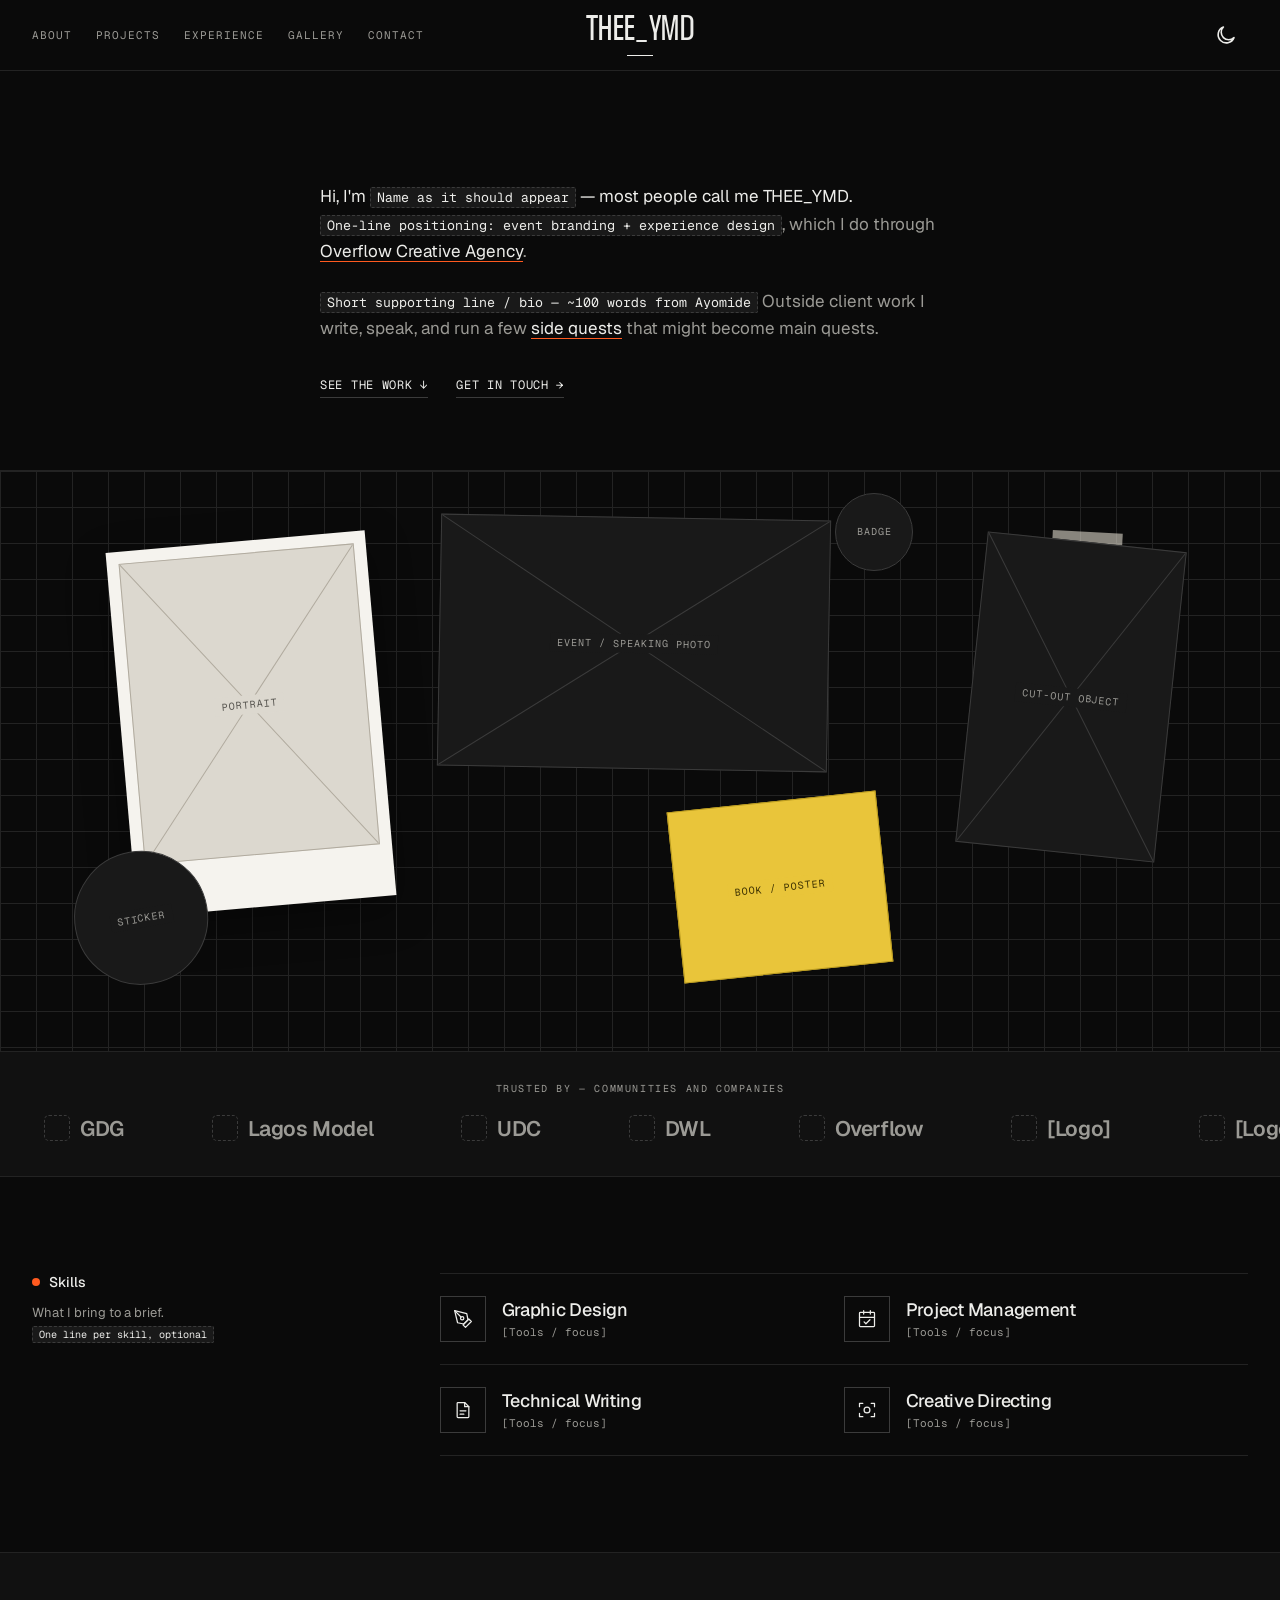
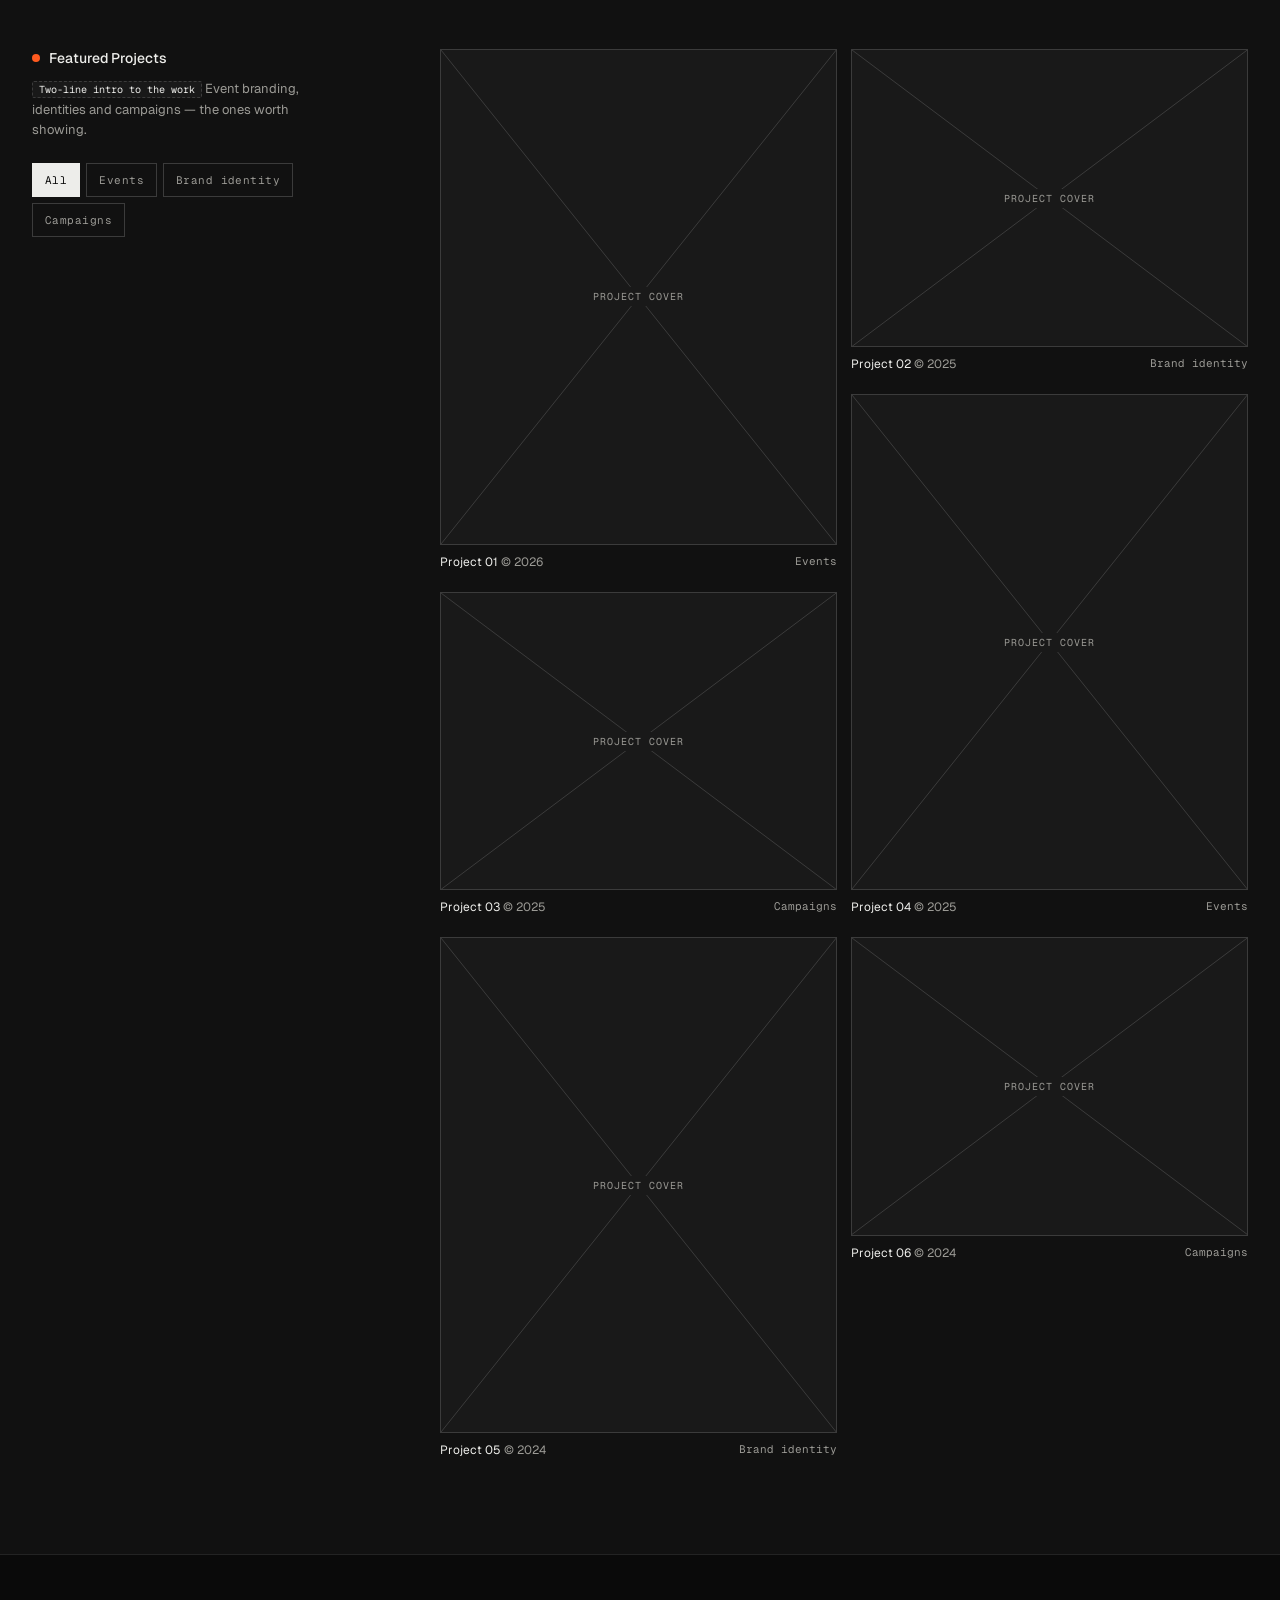
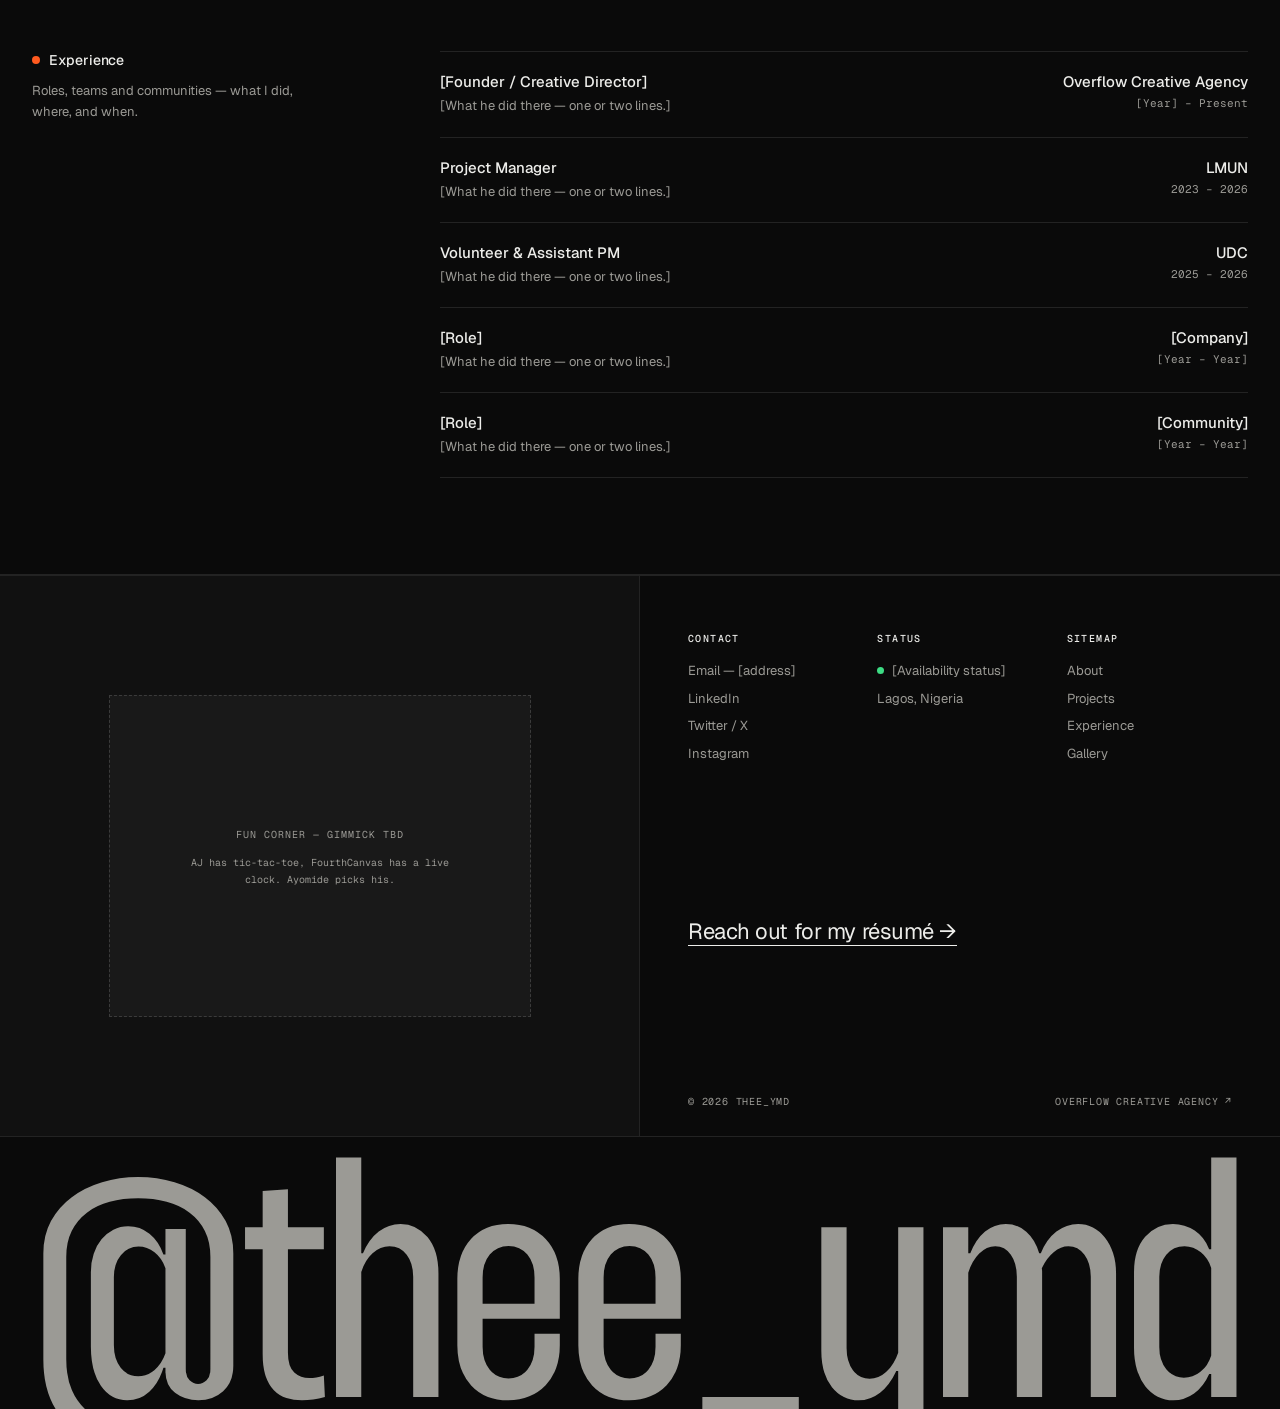
==== index.html @ 40979ad9 "Add THEE_YMD / Overflow portfolio prototype Static pages converted from the design canvas: personal " ====
<!doctype html>
<html lang="en">
<head>
<meta charset="utf-8">
<meta name="viewport" content="width=device-width, initial-scale=1">
<title>THEE_YMD — Ayomide</title>
<meta name="description" content="Event branding and experience design. Portfolio of THEE_YMD, founder of Overflow Creative Agency.">
<meta property="og:title" content="THEE_YMD — Ayomide">
<meta property="og:description" content="Event branding and experience design. Portfolio of THEE_YMD, founder of Overflow Creative Agency.">
<link rel="icon" href="favicon.svg" type="image/svg+xml">
<link rel="preconnect" href="https://fonts.googleapis.com">
<link href="https://fonts.googleapis.com/css2?family=Geist:wght@400;500;600;700&amp;family=Geist+Mono:wght@400;500&amp;display=swap" rel="stylesheet">
<style>
@font-face{font-family:'Thunder LC';src:url(fonts/Thunder-LC.ttf) format('truetype');font-display:swap}
body{margin:0}
a{color:inherit}a:hover{color:inherit}
.root{--bg:#0A0A0A;--bg2:#111111;--ph:#191919;--line:#232323;--line2:#3B3B3B;--fg:#EDEDEA;--muted:#9B9A95;--accent:#FF5A1F;--ok:#3DDC84;background:var(--bg);color:var(--fg);font-family:'Geist',system-ui,sans-serif;min-height:100vh;transition:background-color .7s ease,color .7s ease;-webkit-font-smoothing:antialiased}
.root.t-light{--bg:#F3F1EC;--bg2:#EAE7E0;--ph:#E3DFD6;--line:#DCD7CD;--line2:#B5AFA3;--fg:#121212;--muted:#5B5954;--ok:#138A4B}
.mono{font-family:'Geist Mono',ui-monospace,monospace}
.hdr{position:sticky;top:0;z-index:30;display:grid;grid-template-columns:1fr auto 1fr;align-items:center;padding:12px 32px;background:var(--bg);border-bottom:1px solid var(--line);transition:background-color .7s ease}
.nav{display:flex;gap:24px;align-items:center}
.nav a{font-family:'Geist Mono',monospace;font-size:11px;letter-spacing:.09em;text-transform:uppercase;color:var(--muted);text-decoration:none;padding:12px 0}
.nav a:hover{color:var(--fg)}
.brand{display:flex;flex-direction:column;align-items:center;text-decoration:none;color:var(--fg);padding:2px 10px}
.brand .nm{font-family:'Thunder LC','Geist',sans-serif;font-size:36px;line-height:.95;letter-spacing:.01em}
.brand .ul{display:block;height:1px;width:26px;background:var(--fg);margin-top:7px;transition:width .35s ease}
.brand:hover .ul,.brand:focus-visible .ul{width:100%}
.right{display:flex;justify-content:flex-end;align-items:center;gap:6px}
.menuBtn{display:none;width:44px;height:44px;padding:0;background:none;border:0;color:var(--fg);cursor:pointer;align-items:center;justify-content:center}
.menuBtn svg{width:22px;height:22px;fill:none;stroke:currentColor;stroke-width:1.6;stroke-linecap:round}
.sky{position:relative;width:44px;height:44px;border:0;background:none;overflow:hidden;cursor:pointer;padding:0;color:var(--fg)}
.sky .sun,.sky .moon{position:absolute;left:10px;top:10px;width:24px;height:24px;transition:transform .9s cubic-bezier(.55,0,.2,1),opacity .9s ease}
.sky svg{width:24px;height:24px;fill:none;stroke-width:1.6;stroke-linecap:round;stroke-linejoin:round}
.sky .sun svg{stroke:#FF6B1A}
.sky .moon svg{stroke:currentColor}
.t-dark .sky .sun{transform:translateY(34px);opacity:0}
.sky .moon{transform:translateY(34px);opacity:0;transition-delay:.18s}
.t-dark .sky .moon{transform:translateY(0);opacity:1}
.hero{max-width:640px;margin:0 auto;padding:112px 24px 72px}
.hero p{font-size:17px;line-height:1.62;color:var(--muted);margin:0 0 22px}
.hero .hi{color:var(--fg)}
.hero a.u{color:var(--fg);text-decoration:underline;text-decoration-color:var(--accent);text-underline-offset:4px;text-decoration-thickness:1px}
.slot{color:var(--fg);background:var(--ph);border:1px dashed var(--line2);padding:1px 6px;border-radius:2px;font-family:'Geist Mono',monospace;font-size:.78em;white-space:nowrap}
.ctas{display:flex;gap:28px;flex-wrap:wrap;margin-top:8px}
.ctas a{font-family:'Geist Mono',monospace;font-size:12px;letter-spacing:.06em;text-transform:uppercase;color:var(--fg);text-decoration:none;border-bottom:1px solid var(--line2);padding:12px 0 4px}
.ctas a:hover{border-color:var(--accent)}
.collage{position:relative;height:580px;border-top:1px solid var(--line);border-bottom:1px solid var(--line);background-color:var(--bg);background-image:linear-gradient(var(--line) 1px,transparent 1px),linear-gradient(90deg,var(--line) 1px,transparent 1px);background-size:36px 36px;overflow:hidden}
.stage{position:relative;max-width:1180px;height:100%;margin:0 auto}
.ph{position:relative;background:var(--ph);border:1px solid var(--line2);display:flex;align-items:center;justify-content:center;overflow:hidden}
.ph svg.x{position:absolute;inset:0;width:100%;height:100%}
.ph svg.x line{stroke:var(--line2);stroke-width:1;vector-effect:non-scaling-stroke}
.lb{position:relative;font-family:'Geist Mono',monospace;font-size:10px;letter-spacing:.1em;text-transform:uppercase;color:var(--muted);background:var(--ph);padding:3px 7px;text-align:center}
.it{position:absolute}
.polaroid{background:#F5F3EE;padding:12px 12px 52px;box-shadow:0 14px 40px rgba(0,0,0,.35)}
.polaroid .ph{--ph:#DCD8CF;--line2:#B1AB9F;--muted:#55534E;height:300px}
.c1{left:6%;top:70px;width:260px;transform:rotate(-5deg)}
.c2{left:33%;top:46px;width:390px;transform:rotate(1deg)}
.c2 .ph{height:250px}
.c3{left:2%;top:380px;width:132px;height:132px;transform:rotate(-10deg)}
.c3 .ph{width:132px;height:132px;border-radius:50%}
.c4{right:5%;top:70px;width:200px;transform:rotate(6deg)}
.c4 .ph{height:310px}
.c5{left:53%;top:330px;width:210px;transform:rotate(-6deg)}
.c5 .ph{height:170px;background:#E9C53A;--muted:#3a2f00;border-color:#B99A1F}
.c5 .ph .lb{background:#E9C53A}
.c6{right:27%;top:22px;width:76px}
.c6 .ph{width:76px;height:76px;border-radius:50%}
.tape{position:absolute;top:-10px;left:50%;width:70px;height:20px;margin-left:-35px;background:rgba(240,235,220,.55);transform:rotate(-3deg)}
.trusted{padding:30px 0 34px;border-bottom:1px solid var(--line);overflow:hidden;background:var(--bg2)}
.trusted .tl{text-align:center;font-family:'Geist Mono',monospace;font-size:10px;letter-spacing:.16em;text-transform:uppercase;color:var(--muted);margin:0 0 20px}
.track{display:flex;width:max-content;animation:mq 34s linear infinite}
.trusted:hover .track{animation-play-state:paused}
.logo{display:flex;align-items:center;gap:10px;padding:0 44px;color:var(--muted);font-weight:600;font-size:21px;letter-spacing:-.02em;white-space:nowrap}
.logo .mk{width:24px;height:24px;border:1px dashed var(--line2);border-radius:5px}
@keyframes mq{to{transform:translateX(-50%)}}
.band{border-bottom:1px solid var(--line)}
.band.alt{background:var(--bg2)}
.sec{display:grid;grid-template-columns:minmax(0,1fr) minmax(0,2.3fr);gap:56px;padding:96px 32px;max-width:1280px;margin:0 auto;box-sizing:border-box}
.side h2{display:flex;align-items:center;gap:9px;font-size:14px;font-weight:500;margin:0 0 12px;letter-spacing:-.005em}
.dot{width:8px;height:8px;border-radius:50%;background:var(--accent);flex:none}
.side p{font-size:13px;line-height:1.6;color:var(--muted);max-width:270px;margin:0}
.skills{display:grid;grid-template-columns:repeat(2,minmax(0,1fr));border-top:1px solid var(--line)}
.sk{display:flex;gap:16px;align-items:center;padding:22px 0;border-bottom:1px solid var(--line)}
.sk:nth-child(odd){padding-right:24px}
.ic{width:44px;height:44px;border:1px solid var(--line2);display:flex;align-items:center;justify-content:center;flex:none;color:var(--fg)}
.ic svg{width:20px;height:20px;fill:none;stroke:currentColor;stroke-width:1.5;stroke-linecap:round;stroke-linejoin:round}
.sk .t{font-size:18px;font-weight:500;letter-spacing:-.015em}
.sk .d{font-family:'Geist Mono',monospace;font-size:11px;color:var(--muted);margin-top:4px}
.chips{display:flex;flex-wrap:wrap;gap:6px;margin-top:22px}
.chip{font-family:'Geist Mono',monospace;font-size:11px;letter-spacing:.04em;padding:0 12px;min-height:34px;border:1px solid var(--line2);background:transparent;color:var(--muted);cursor:pointer}
.chip.on{background:var(--fg);color:var(--bg);border-color:var(--fg)}
.cols{display:flex;gap:14px;align-items:flex-start}
.col{flex:1 1 0;min-width:0;display:flex;flex-direction:column;gap:22px}
.card{display:block;text-decoration:none;color:var(--fg)}
.cimg{position:relative}
.cimg.tall .ph{aspect-ratio:4/5}
.cimg.wide .ph{aspect-ratio:4/3}
.ov{position:absolute;inset:0;background:rgba(6,6,6,.74);opacity:0;transition:opacity .35s ease;display:flex;flex-direction:column;justify-content:flex-end;padding:20px;color:#F2F2EE}
.ov .ot{font-size:20px;font-weight:600;letter-spacing:-.02em}
.ov .os{font-size:13px;line-height:1.5;color:#C9C9C3;margin-top:6px;max-width:320px}
.ov .om{font-family:'Geist Mono',monospace;font-size:10px;letter-spacing:.1em;text-transform:uppercase;color:#C9C9C3;margin-top:14px}
.card:hover .ov,.card:focus-visible .ov{opacity:1}
.card:hover .ph,.card:focus-visible .ph{filter:grayscale(1)}
.meta{display:flex;justify-content:space-between;gap:10px;margin-top:9px;font-size:12px}
.meta .y{color:var(--muted)}
.meta .tg{font-family:'Geist Mono',monospace;font-size:11px;color:var(--muted)}
.xl{border-bottom:1px solid var(--line)}
.xr{border-top:1px solid var(--line);display:grid;grid-template-columns:minmax(0,1.6fr) minmax(0,1fr);gap:24px;padding:20px 0}
.xw .rl{display:block;font-size:15px;font-weight:500}
.xw .dd{display:block;font-size:13px;line-height:1.55;color:var(--muted);margin-top:5px;max-width:460px}
.xc{text-align:right}
.xc .co{display:block;font-size:15px;font-weight:500}
.xc .yr{display:block;font-family:'Geist Mono',monospace;font-size:11px;color:var(--muted);margin-top:5px}
.foot{border-top:1px solid var(--line);overflow:hidden}
.ftop{display:grid;grid-template-columns:minmax(0,1fr) minmax(0,1fr);border-bottom:1px solid var(--line)}
.handle{display:block;margin:0;padding-top:4vw;font-family:'Thunder LC','Geist',sans-serif;font-size:26vw;line-height:.74;text-align:center;white-space:nowrap;color:var(--muted);letter-spacing:0;margin-bottom:-2vw}
.fun{background:var(--bg2);min-height:560px;display:flex;align-items:center;justify-content:center;padding:40px;box-sizing:border-box;border-right:1px solid var(--line)}
.fun .ph{width:100%;max-width:420px;height:320px;border-style:dashed;flex-direction:column;gap:10px}
.fun .ph .lb{background:transparent}
.fun .ph .sub{font-family:'Geist Mono',monospace;font-size:10px;color:var(--muted);text-align:center;line-height:1.7;max-width:260px}
.fr{padding:56px 48px 28px;display:flex;flex-direction:column;justify-content:space-between;gap:48px;box-sizing:border-box}
.fcols{display:grid;grid-template-columns:repeat(3,minmax(0,1fr));gap:24px}
.fcols h4{font-family:'Geist Mono',monospace;font-size:10px;letter-spacing:.14em;text-transform:uppercase;font-weight:500;margin:0 0 12px;color:var(--fg)}
.fcols a,.fcols span{display:block;font-size:13px;color:var(--muted);text-decoration:none;padding:4px 0;line-height:1.5}
.fcols a:hover{color:var(--fg)}
.avail{display:flex !important;align-items:center;gap:8px}
.avail i{width:7px;height:7px;border-radius:50%;background:var(--ok);display:inline-block}
.resume{font-size:22px;letter-spacing:-.02em;color:var(--fg);text-decoration:underline;text-decoration-thickness:1px;text-underline-offset:6px}
.legal{display:flex;justify-content:space-between;gap:12px;font-family:'Geist Mono',monospace;font-size:10px;letter-spacing:.08em;text-transform:uppercase;color:var(--muted)}
.legal a{text-decoration:none}
.legal a:hover{color:var(--fg)}
.mmenu{position:fixed;inset:0;z-index:50;background:var(--bg);display:flex;flex-direction:column;padding:16px 20px 32px;box-sizing:border-box}
.mmenu .top{display:flex;justify-content:flex-end}
.mmenu nav{display:flex;flex-direction:column;gap:2px;margin-top:40px}
.mmenu nav a{font-family:'Thunder LC','Geist',sans-serif;font-size:68px;line-height:1.02;color:var(--fg);text-decoration:none}
.mmenu nav a span{font-family:'Geist Mono',monospace;font-size:11px;color:var(--muted);vertical-align:top;margin-right:12px;letter-spacing:.1em}
@media (max-width:900px){
.sec{grid-template-columns:1fr;padding:64px 18px;gap:28px}
.ftop{grid-template-columns:1fr}
.fun{min-height:340px;border-right:0;border-bottom:1px solid var(--line)}
.fr{padding:40px 18px 24px}
}
@media (max-width:760px){
.nav a{display:none}.menuBtn{display:inline-flex;align-items:center}
.slot{white-space:normal}
.hdr{padding:10px 14px}
.brand .nm{font-size:30px}
.hero{padding:72px 18px 48px}
.collage{height:520px}
.c1{left:4%;top:40px;width:170px}.c1 .ph{height:190px}
.c2{left:38%;top:230px;width:230px}.c2 .ph{height:150px}
.c3{left:6%;top:380px;width:96px;height:96px}.c3 .ph{width:96px;height:96px}
.c4{right:4%;top:30px;width:130px}.c4 .ph{height:180px}
.c5{left:30%;top:410px;width:150px}.c5 .ph{height:96px}
.c6{display:none}
.skills{grid-template-columns:1fr}.sk:nth-child(odd){padding-right:0}
.cols{flex-direction:column;gap:22px}.col{display:contents}
.fcols{grid-template-columns:repeat(2,minmax(0,1fr))}
.xr{grid-template-columns:minmax(0,1fr) auto;gap:14px}
.hero p{font-size:16px}
.side p{max-width:none}
}
@media (prefers-reduced-motion:reduce){
.track{animation:none}
.sky .sun,.sky .moon,.root,.ov{transition:none}
}
</style>
</head>
<body>
<div data-side="personal" class="root t-dark"><script>(function(){try{var t=localStorage.getItem('theme-personal');if(t){var r=document.querySelector('.root');r.classList.remove('t-dark','t-light');r.classList.add(t);}}catch(e){}})();</script>

<header class="hdr">
  <nav class="nav" aria-label="Sections">
    <a href="#about">About</a>
    <a href="#projects">Projects</a>
    <a href="#experience">Experience</a>
    <a href="gallery.html">Gallery</a>
    <a href="#contact">Contact</a>
  </nav>
  <a class="brand" href="overflow.html" aria-label="THEE_YMD — switch to the Overflow agency side">
    <span class="nm">THEE_YMD</span>
    <span class="ul"></span>
  </a>
  <div class="right">
    <button class="sky" data-act="toggleTheme" aria-label="Switch to light mode">
      <span class="sun"><svg viewBox="0 0 24 24" aria-hidden="true"><circle cx="12" cy="12" r="4.2"></circle><path d="M12 2.5v2.2M12 19.3v2.2M2.5 12h2.2M19.3 12h2.2M5.3 5.3l1.6 1.6M17.1 17.1l1.6 1.6M5.3 18.7l1.6-1.6M17.1 6.9l1.6-1.6"></path></svg></span>
      <span class="moon"><svg viewBox="0 0 24 24" aria-hidden="true"><path d="M20 14.6A8.2 8.2 0 1 1 9.4 4a6.6 6.6 0 0 0 10.6 10.6z"></path></svg></span>
    </button>
    <button class="menuBtn" data-act="openMenu" aria-label="Open menu"><svg viewBox="0 0 24 24" aria-hidden="true"><path d="M3.5 7h17M3.5 12h17M3.5 17h17"></path></svg></button>
  </div>
</header>

<div data-if="menu" hidden>
  <div class="mmenu" role="dialog" aria-label="Menu">
    <div class="top"><button class="menuBtn" style="display: inline-flex" data-act="closeMenu" aria-label="Close menu"><svg viewBox="0 0 24 24" aria-hidden="true"><path d="M5.5 5.5l13 13M18.5 5.5l-13 13"></path></svg></button></div>
    <nav>
      <a href="#about" data-act="closeMenu"><span>01</span>About</a>
      <a href="#projects" data-act="closeMenu"><span>02</span>Projects</a>
      <a href="#experience" data-act="closeMenu"><span>03</span>Experience</a>
      <a href="gallery.html"><span>04</span>Gallery</a>
      <a href="#contact" data-act="closeMenu"><span>05</span>Contact</a>
      <a href="overflow.html"><span>↔</span>Overflow</a>
    </nav>
  </div>
</div>

<section id="about" class="hero">
  <p><span class="hi">Hi, I'm <span class="slot">Name as it should appear</span> — most people call me THEE_YMD.</span> <span class="slot">One-line positioning: event branding + experience design</span>, which I do through <a class="u" href="overflow.html">Overflow Creative Agency</a>.</p>
  <p><span class="slot">Short supporting line / bio — ~100 words from Ayomide</span> Outside client work I write, speak, and run a few <a class="u" href="#projects">side quests</a> that might become main quests.</p>
  <div class="ctas">
    <a href="#projects">See the work ↓</a>
    <a href="#contact">Get in touch →</a>
  </div>
</section>

<div class="collage" aria-label="Photo collage — placeholders">
  <div class="stage">
    <div class="it c1"><div class="polaroid"><div class="ph"><svg class="x" aria-hidden="true" preserveAspectRatio="none" viewBox="0 0 100 100"><line x1="0" y1="0" x2="100" y2="100"></line><line x1="100" y1="0" x2="0" y2="100"></line></svg><span class="lb">Portrait</span></div></div></div>
    <div class="it c2"><div class="ph"><svg class="x" aria-hidden="true" preserveAspectRatio="none" viewBox="0 0 100 100"><line x1="0" y1="0" x2="100" y2="100"></line><line x1="100" y1="0" x2="0" y2="100"></line></svg><span class="lb">Event / speaking photo</span></div></div>
    <div class="it c3"><div class="ph"><span class="lb">Sticker</span></div></div>
    <div class="it c4"><div class="tape"></div><div class="ph"><svg class="x" aria-hidden="true" preserveAspectRatio="none" viewBox="0 0 100 100"><line x1="0" y1="0" x2="100" y2="100"></line><line x1="100" y1="0" x2="0" y2="100"></line></svg><span class="lb">Cut-out object</span></div></div>
    <div class="it c5"><div class="ph"><span class="lb">Book / poster</span></div></div>
    <div class="it c6"><div class="ph"><span class="lb">Badge</span></div></div>
  </div>
</div>

<div class="trusted">
  <p class="tl">Trusted by — communities and companies</p>
  <div class="track">
    <div class="logo"><span class="mk"></span>GDG</div><div class="logo"><span class="mk"></span>Lagos Model</div><div class="logo"><span class="mk"></span>UDC</div><div class="logo"><span class="mk"></span>DWL</div><div class="logo"><span class="mk"></span>Overflow</div><div class="logo"><span class="mk"></span>[Logo]</div><div class="logo"><span class="mk"></span>[Logo]</div>
    <div class="logo" aria-hidden="true"><span class="mk"></span>GDG</div><div class="logo" aria-hidden="true"><span class="mk"></span>Lagos Model</div><div class="logo" aria-hidden="true"><span class="mk"></span>UDC</div><div class="logo" aria-hidden="true"><span class="mk"></span>DWL</div><div class="logo" aria-hidden="true"><span class="mk"></span>Overflow</div><div class="logo" aria-hidden="true"><span class="mk"></span>[Logo]</div><div class="logo" aria-hidden="true"><span class="mk"></span>[Logo]</div>
  </div>
</div>

<div class="band">
  <section class="sec" id="skills">
    <div class="side">
      <h2><span class="dot"></span>Skills</h2>
      <p>What I bring to a brief. <span class="slot">One line per skill, optional</span></p>
    </div>
    <div class="skills">
      <div class="sk"><span class="ic"><svg viewBox="0 0 24 24" aria-hidden="true"><path d="M12 19l7-7 3 3-7 7-3-3z"></path><path d="M18 13l-1.5-7.5L2 2l3.5 14.5L13 18l5-5z"></path><path d="M2 2l7.6 7.6"></path><circle cx="11" cy="11" r="2"></circle></svg></span><div><div class="t">Graphic Design</div><div class="d">[Tools / focus]</div></div></div>
      <div class="sk"><span class="ic"><svg viewBox="0 0 24 24" aria-hidden="true"><rect x="3" y="4" width="18" height="17" rx="1"></rect><path d="M8 2v4M16 2v4M3 10h18M8.5 15.5l2.2 2.2 4.8-4.8"></path></svg></span><div><div class="t">Project Management</div><div class="d">[Tools / focus]</div></div></div>
      <div class="sk"><span class="ic"><svg viewBox="0 0 24 24" aria-hidden="true"><path d="M14 3H6a1 1 0 0 0-1 1v16a1 1 0 0 0 1 1h12a1 1 0 0 0 1-1V8z"></path><path d="M14 3v5h5M8.5 13h7M8.5 17h4.5"></path></svg></span><div><div class="t">Technical Writing</div><div class="d">[Tools / focus]</div></div></div>
      <div class="sk"><span class="ic"><svg viewBox="0 0 24 24" aria-hidden="true"><path d="M3 8V4h4M21 8V4h-4M3 16v4h4M21 16v4h-4"></path><circle cx="12" cy="12" r="3.5"></circle></svg></span><div><div class="t">Creative Directing</div><div class="d">[Tools / focus]</div></div></div>
    </div>
  </section>
</div>

<div class="band alt">
  <section class="sec" id="projects">
    <div class="side">
      <h2><span class="dot"></span>Featured Projects</h2>
      <p><span class="slot">Two-line intro to the work</span> Event branding, identities and campaigns — the ones worth showing.</p>
      <div class="chips" role="group" aria-label="Filter projects">
        <button class="chip on" data-act="filter:All" aria-pressed="true">All</button><button class="chip" data-act="filter:Events" aria-pressed="false">Events</button><button class="chip" data-act="filter:Brand identity" aria-pressed="false">Brand identity</button><button class="chip" data-act="filter:Campaigns" aria-pressed="false">Campaigns</button>
      </div>
    </div>
    <div class="cols">
      <div class="col">
        
          <a class="card" href="#projects" style="order: 0">
            <div class="cimg tall"><div class="ph"><svg class="x" aria-hidden="true" preserveAspectRatio="none" viewBox="0 0 100 100"><line x1="0" y1="0" x2="100" y2="100"></line><line x1="100" y1="0" x2="0" y2="100"></line></svg><span class="lb">Project cover</span></div>
              <div class="ov"><div class="ot">Project 01</div><div class="os">[Short summary — problem, approach, outcome in one or two lines]</div><div class="om">Open case study →</div></div>
            </div>
            <div class="meta"><span>Project 01 <span class="y">© 2026</span></span><span class="tg">Events</span></div>
          </a>
        
          <a class="card" href="#projects" style="order: 2">
            <div class="cimg wide"><div class="ph"><svg class="x" aria-hidden="true" preserveAspectRatio="none" viewBox="0 0 100 100"><line x1="0" y1="0" x2="100" y2="100"></line><line x1="100" y1="0" x2="0" y2="100"></line></svg><span class="lb">Project cover</span></div>
              <div class="ov"><div class="ot">Project 03</div><div class="os">[Short summary — problem, approach, outcome in one or two lines]</div><div class="om">Open case study →</div></div>
            </div>
            <div class="meta"><span>Project 03 <span class="y">© 2025</span></span><span class="tg">Campaigns</span></div>
          </a>
        
          <a class="card" href="#projects" style="order: 4">
            <div class="cimg tall"><div class="ph"><svg class="x" aria-hidden="true" preserveAspectRatio="none" viewBox="0 0 100 100"><line x1="0" y1="0" x2="100" y2="100"></line><line x1="100" y1="0" x2="0" y2="100"></line></svg><span class="lb">Project cover</span></div>
              <div class="ov"><div class="ot">Project 05</div><div class="os">[Short summary — problem, approach, outcome in one or two lines]</div><div class="om">Open case study →</div></div>
            </div>
            <div class="meta"><span>Project 05 <span class="y">© 2024</span></span><span class="tg">Brand identity</span></div>
          </a>
        
      </div>
      <div class="col">
        
          <a class="card" href="#projects" style="order: 1">
            <div class="cimg wide"><div class="ph"><svg class="x" aria-hidden="true" preserveAspectRatio="none" viewBox="0 0 100 100"><line x1="0" y1="0" x2="100" y2="100"></line><line x1="100" y1="0" x2="0" y2="100"></line></svg><span class="lb">Project cover</span></div>
              <div class="ov"><div class="ot">Project 02</div><div class="os">[Short summary — problem, approach, outcome in one or two lines]</div><div class="om">Open case study →</div></div>
            </div>
            <div class="meta"><span>Project 02 <span class="y">© 2025</span></span><span class="tg">Brand identity</span></div>
          </a>
        
          <a class="card" href="#projects" style="order: 3">
            <div class="cimg tall"><div class="ph"><svg class="x" aria-hidden="true" preserveAspectRatio="none" viewBox="0 0 100 100"><line x1="0" y1="0" x2="100" y2="100"></line><line x1="100" y1="0" x2="0" y2="100"></line></svg><span class="lb">Project cover</span></div>
              <div class="ov"><div class="ot">Project 04</div><div class="os">[Short summary — problem, approach, outcome in one or two lines]</div><div class="om">Open case study →</div></div>
            </div>
            <div class="meta"><span>Project 04 <span class="y">© 2025</span></span><span class="tg">Events</span></div>
          </a>
        
          <a class="card" href="#projects" style="order: 5">
            <div class="cimg wide"><div class="ph"><svg class="x" aria-hidden="true" preserveAspectRatio="none" viewBox="0 0 100 100"><line x1="0" y1="0" x2="100" y2="100"></line><line x1="100" y1="0" x2="0" y2="100"></line></svg><span class="lb">Project cover</span></div>
              <div class="ov"><div class="ot">Project 06</div><div class="os">[Short summary — problem, approach, outcome in one or two lines]</div><div class="om">Open case study →</div></div>
            </div>
            <div class="meta"><span>Project 06 <span class="y">© 2024</span></span><span class="tg">Campaigns</span></div>
          </a>
        
      </div>
    </div>
  </section>
</div>

<div class="band">
  <section class="sec" id="experience">
    <div class="side">
      <h2><span class="dot"></span>Experience</h2>
      <p>Roles, teams and communities — what I did, where, and when.</p>
    </div>
    <div class="xl">
      
        <div class="xr">
          <div class="xw"><span class="rl">[Founder / Creative Director]</span><span class="dd">[What he did there — one or two lines.]</span></div>
          <div class="xc"><span class="co">Overflow Creative Agency</span><span class="yr">[Year] – Present</span></div>
        </div>
      
        <div class="xr">
          <div class="xw"><span class="rl">Project Manager</span><span class="dd">[What he did there — one or two lines.]</span></div>
          <div class="xc"><span class="co">LMUN</span><span class="yr">2023 – 2026</span></div>
        </div>
      
        <div class="xr">
          <div class="xw"><span class="rl">Volunteer &amp; Assistant PM</span><span class="dd">[What he did there — one or two lines.]</span></div>
          <div class="xc"><span class="co">UDC</span><span class="yr">2025 – 2026</span></div>
        </div>
      
        <div class="xr">
          <div class="xw"><span class="rl">[Role]</span><span class="dd">[What he did there — one or two lines.]</span></div>
          <div class="xc"><span class="co">[Company]</span><span class="yr">[Year – Year]</span></div>
        </div>
      
        <div class="xr">
          <div class="xw"><span class="rl">[Role]</span><span class="dd">[What he did there — one or two lines.]</span></div>
          <div class="xc"><span class="co">[Community]</span><span class="yr">[Year – Year]</span></div>
        </div>
      
    </div>
  </section>
</div>

<footer class="foot" id="contact">
  <div class="ftop">
  <div class="fun">
    <div class="ph"><span class="lb">Fun corner — gimmick TBD</span><span class="sub">AJ has tic-tac-toe, FourthCanvas has a live clock. Ayomide picks his.</span></div>
  </div>
  <div class="fr">
    <div class="fcols">
      <div>
        <h4>Contact</h4>
        <a href="#contact">Email — [address]</a>
        <a href="#contact">LinkedIn</a>
        <a href="#contact">Twitter / X</a>
        <a href="#contact">Instagram</a>
      </div>
      <div>
        <h4>Status</h4>
        <span class="avail"><i></i>[Availability status]</span>
        <span>Lagos, Nigeria</span>
      </div>
      <div>
        <h4>Sitemap</h4>
        <a href="#about">About</a>
        <a href="#projects">Projects</a>
        <a href="#experience">Experience</a>
        <a href="gallery.html">Gallery</a>
      </div>
    </div>
    <div>
      <a class="resume" href="#contact">Reach out for my résumé →</a>
    </div>
    <div class="legal"><span>© 2026 THEE_YMD</span><a href="overflow.html">Overflow Creative Agency ↗</a></div>
  </div>
  </div>
  <p class="handle" aria-hidden="true">@thee_ymd</p>
</footer>

</div>
<script src="js/site.js"></script>
</body>
</html>
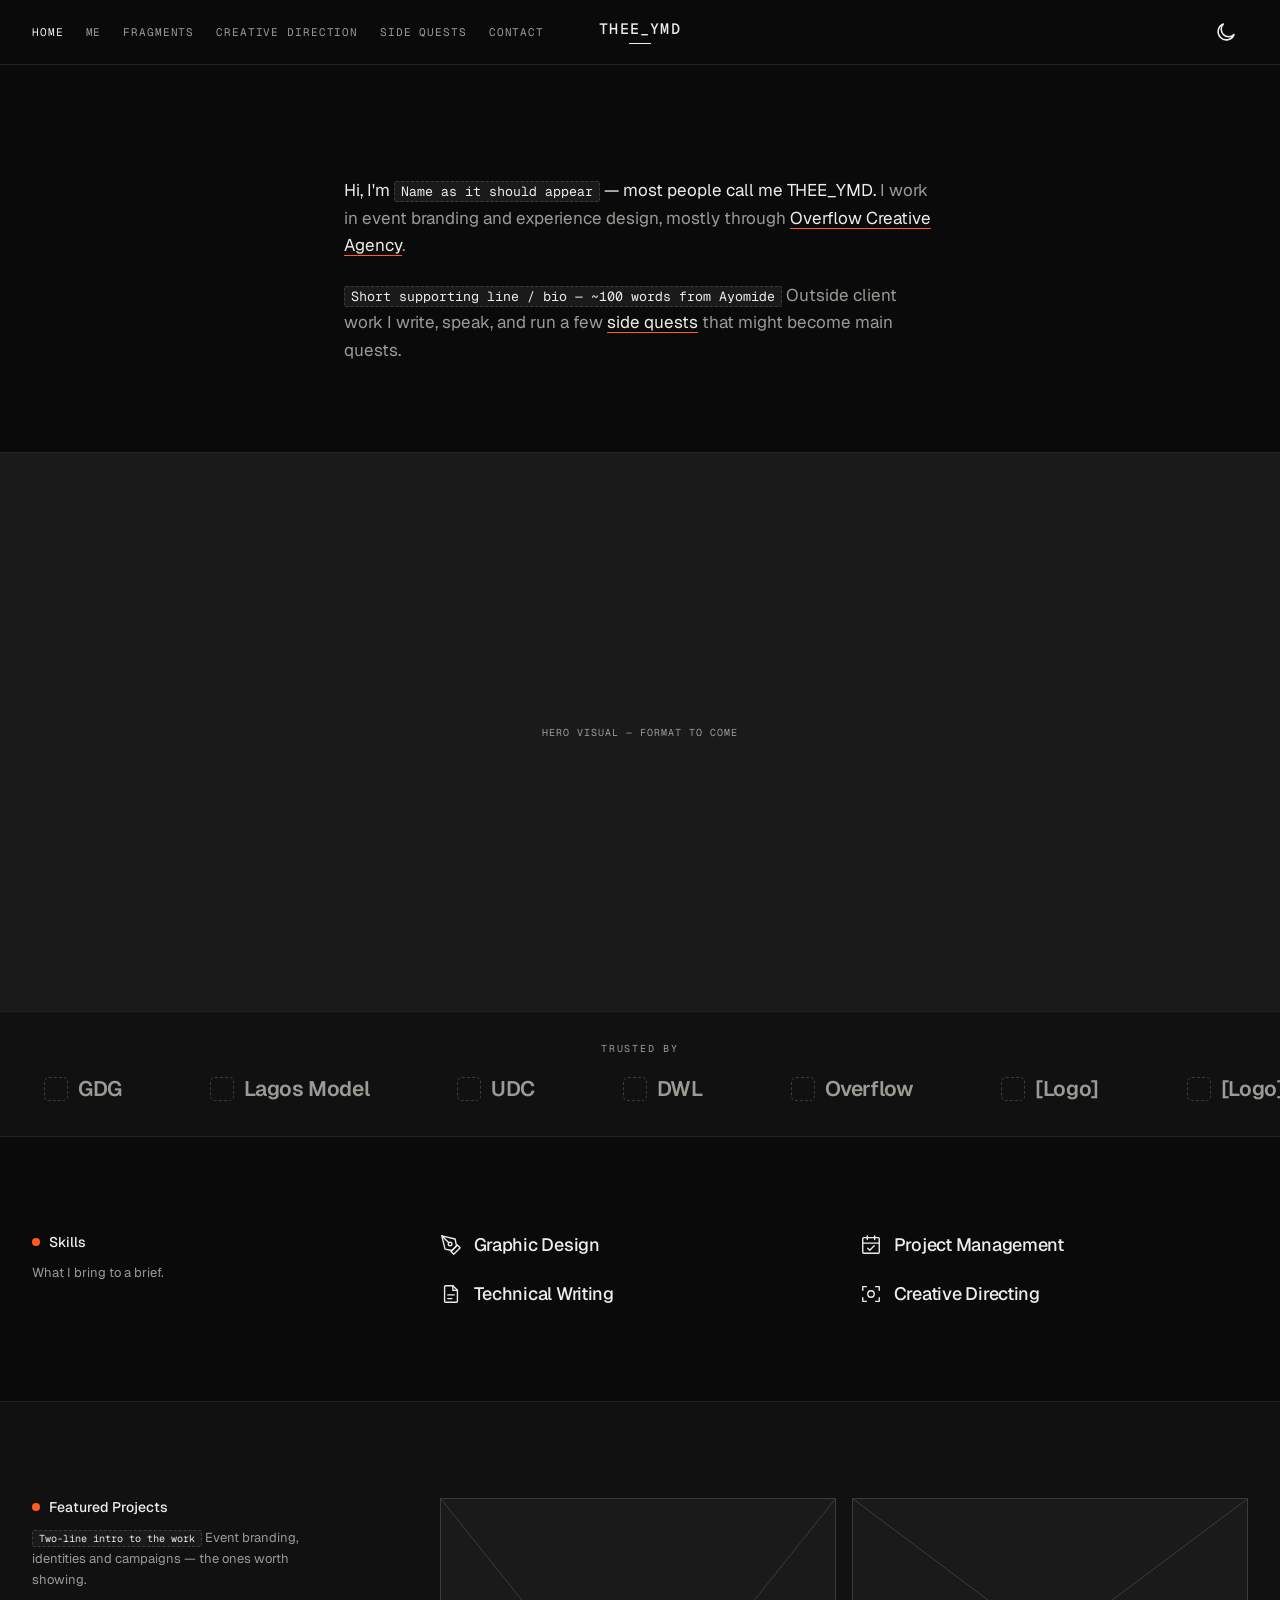
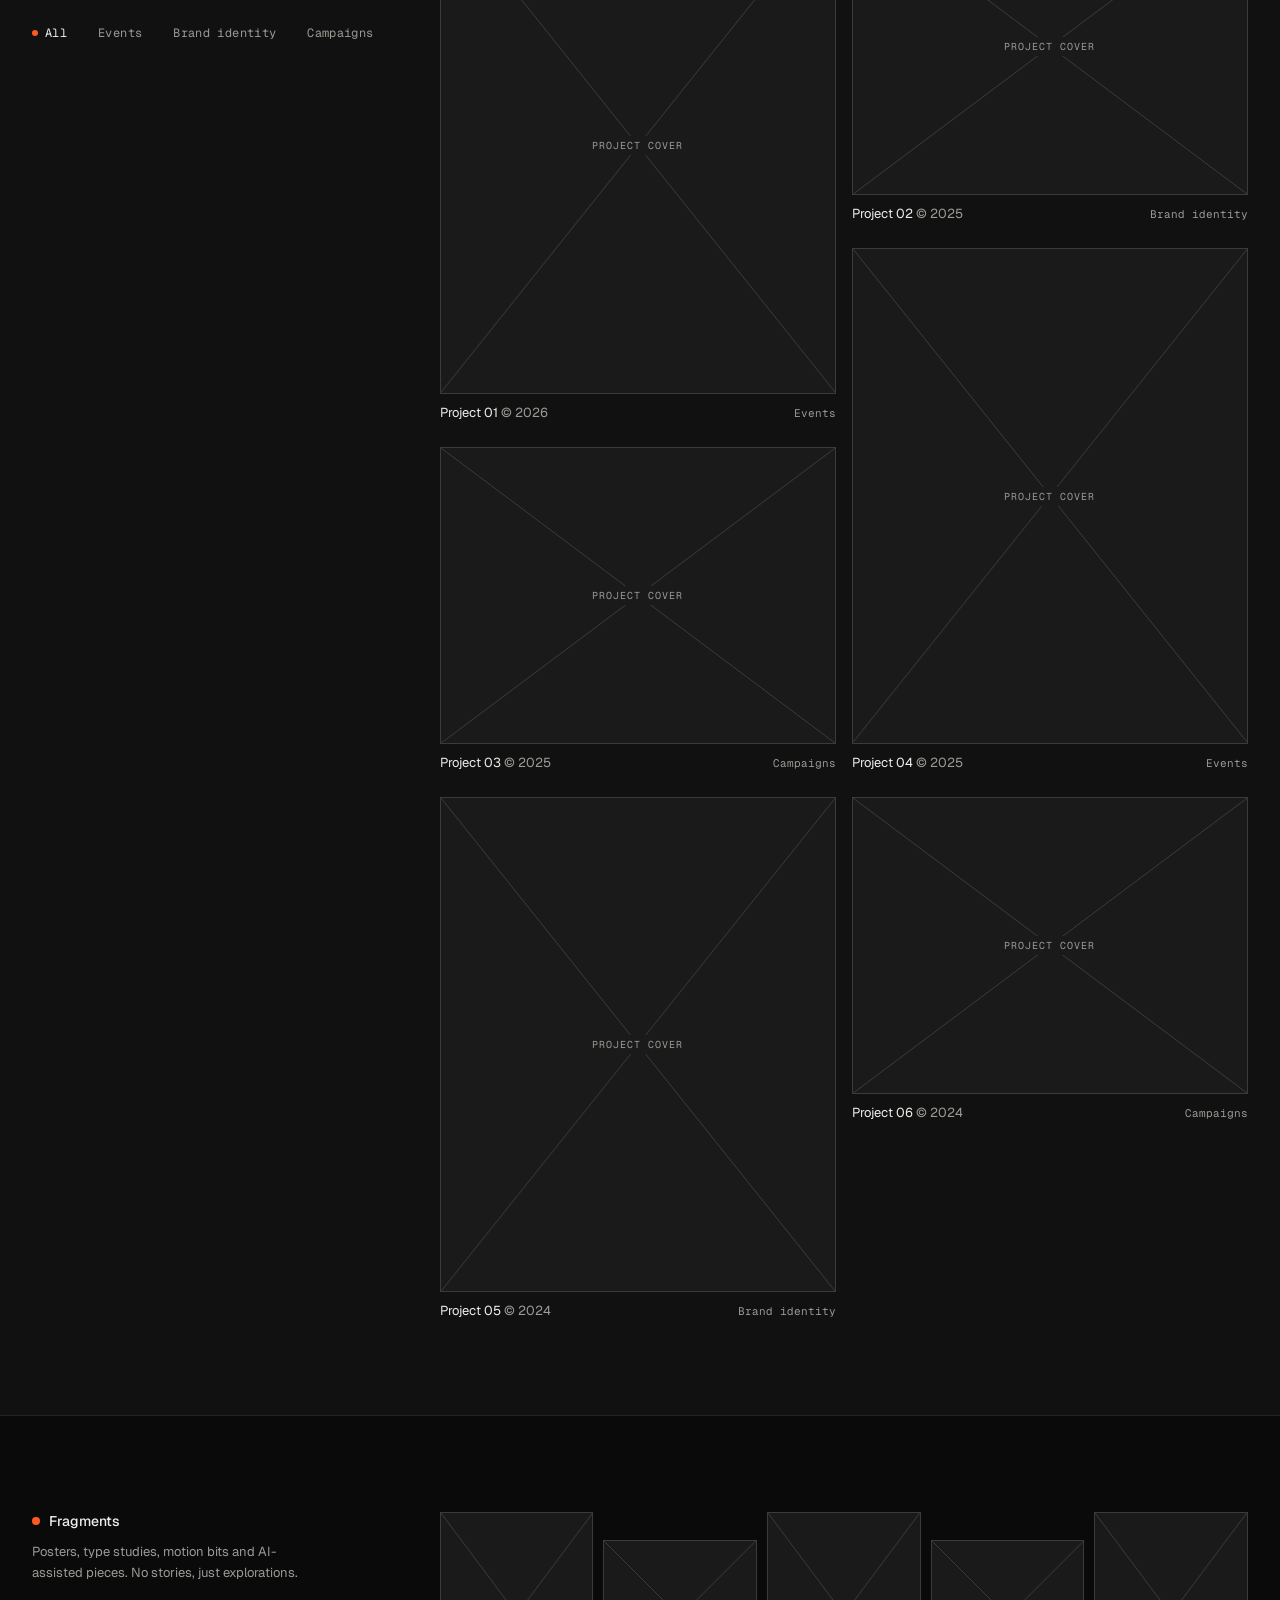
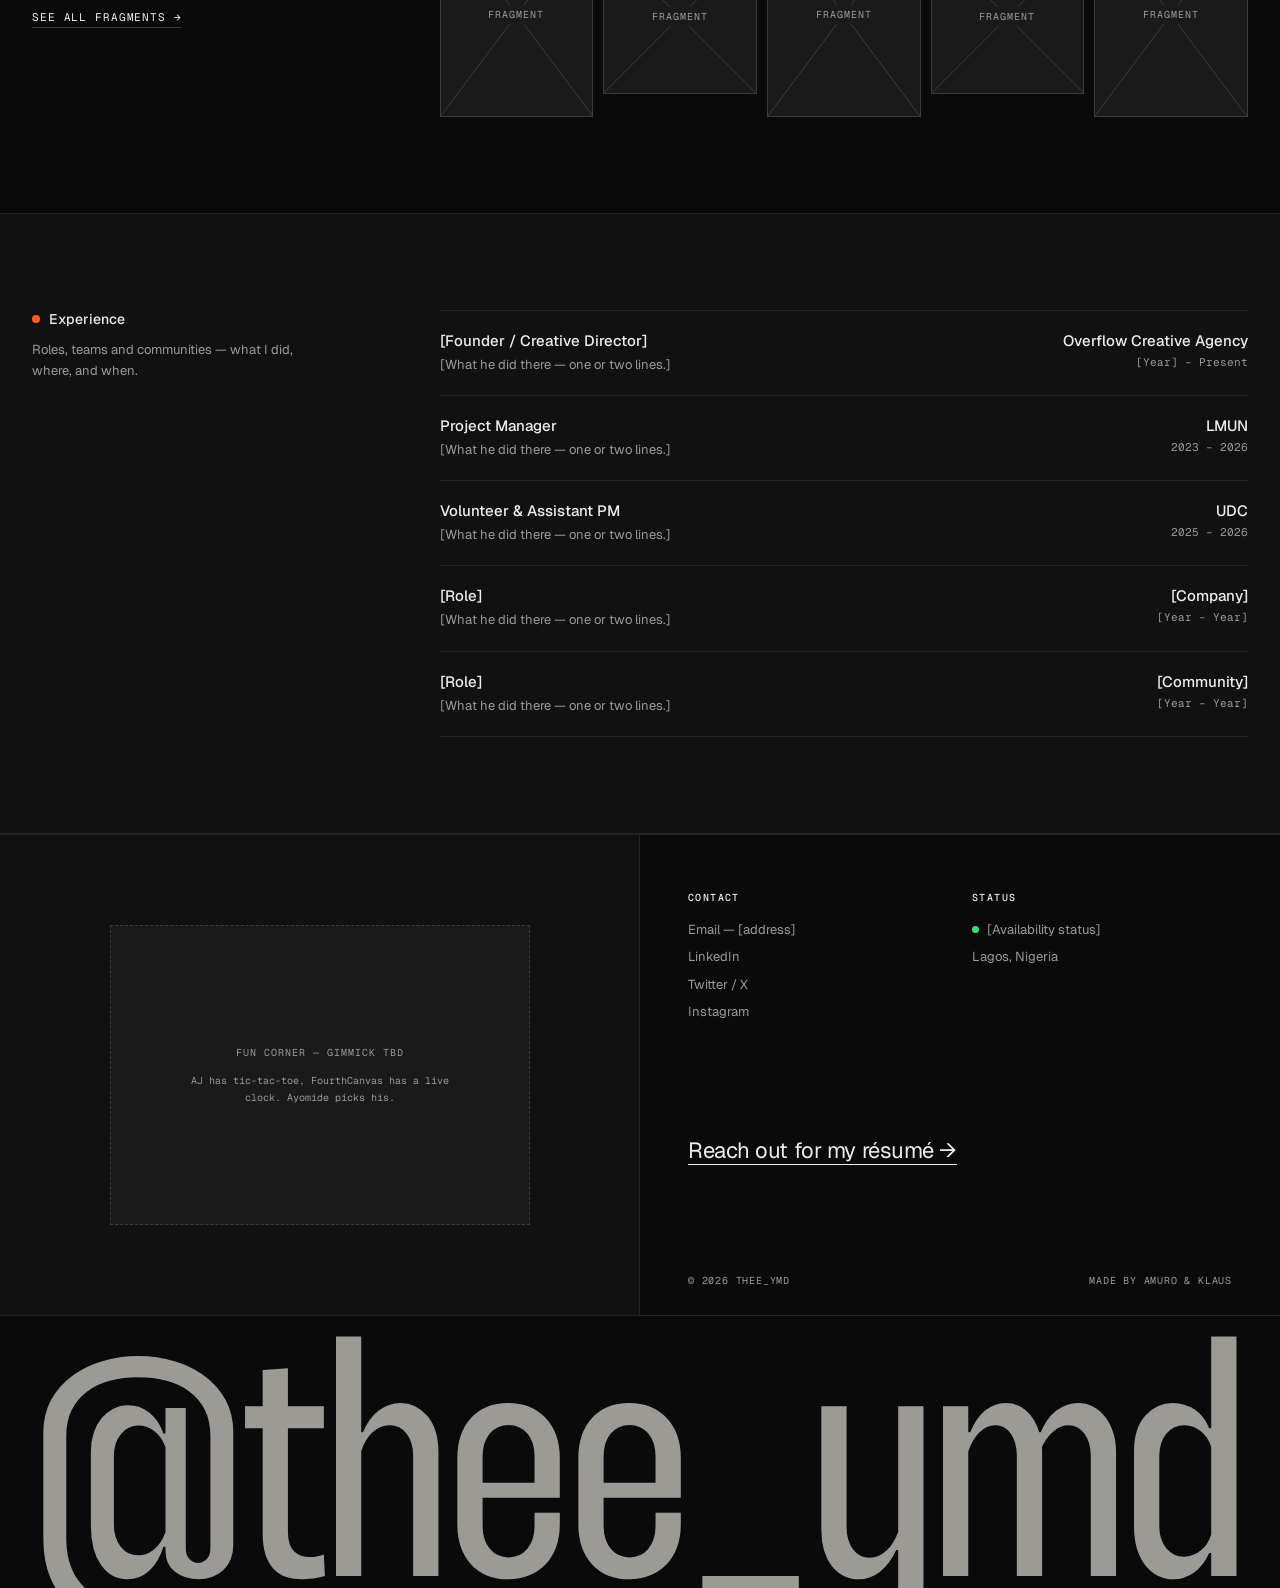
==== commit 7ff86207: "Restructure prototype to the brief's nav and apply review fixes - Nav: Home / Me / Fragments / Creat" ====
--- a/index.html
+++ b/index.html
@@ -4,384 +4,36 @@
 <meta charset="utf-8">
 <meta name="viewport" content="width=device-width, initial-scale=1">
 <title>THEE_YMD — Ayomide</title>
-<meta name="description" content="Event branding and experience design. Portfolio of THEE_YMD, founder of Overflow Creative Agency.">
+<meta name="description" content="Event branding and experience design. Portfolio of THEE_YMD and Overflow Creative Agency, Lagos.">
 <meta property="og:title" content="THEE_YMD — Ayomide">
-<meta property="og:description" content="Event branding and experience design. Portfolio of THEE_YMD, founder of Overflow Creative Agency.">
+<meta property="og:description" content="Event branding and experience design. Portfolio of THEE_YMD and Overflow Creative Agency, Lagos.">
 <link rel="icon" href="favicon.svg" type="image/svg+xml">
 <link rel="preconnect" href="https://fonts.googleapis.com">
 <link href="https://fonts.googleapis.com/css2?family=Geist:wght@400;500;600;700&amp;family=Geist+Mono:wght@400;500&amp;display=swap" rel="stylesheet">
-<style>
-@font-face{font-family:'Thunder LC';src:url(fonts/Thunder-LC.ttf) format('truetype');font-display:swap}
-body{margin:0}
-a{color:inherit}a:hover{color:inherit}
-.root{--bg:#0A0A0A;--bg2:#111111;--ph:#191919;--line:#232323;--line2:#3B3B3B;--fg:#EDEDEA;--muted:#9B9A95;--accent:#FF5A1F;--ok:#3DDC84;background:var(--bg);color:var(--fg);font-family:'Geist',system-ui,sans-serif;min-height:100vh;transition:background-color .7s ease,color .7s ease;-webkit-font-smoothing:antialiased}
-.root.t-light{--bg:#F3F1EC;--bg2:#EAE7E0;--ph:#E3DFD6;--line:#DCD7CD;--line2:#B5AFA3;--fg:#121212;--muted:#5B5954;--ok:#138A4B}
-.mono{font-family:'Geist Mono',ui-monospace,monospace}
-.hdr{position:sticky;top:0;z-index:30;display:grid;grid-template-columns:1fr auto 1fr;align-items:center;padding:12px 32px;background:var(--bg);border-bottom:1px solid var(--line);transition:background-color .7s ease}
-.nav{display:flex;gap:24px;align-items:center}
-.nav a{font-family:'Geist Mono',monospace;font-size:11px;letter-spacing:.09em;text-transform:uppercase;color:var(--muted);text-decoration:none;padding:12px 0}
-.nav a:hover{color:var(--fg)}
-.brand{display:flex;flex-direction:column;align-items:center;text-decoration:none;color:var(--fg);padding:2px 10px}
-.brand .nm{font-family:'Thunder LC','Geist',sans-serif;font-size:36px;line-height:.95;letter-spacing:.01em}
-.brand .ul{display:block;height:1px;width:26px;background:var(--fg);margin-top:7px;transition:width .35s ease}
-.brand:hover .ul,.brand:focus-visible .ul{width:100%}
-.right{display:flex;justify-content:flex-end;align-items:center;gap:6px}
-.menuBtn{display:none;width:44px;height:44px;padding:0;background:none;border:0;color:var(--fg);cursor:pointer;align-items:center;justify-content:center}
-.menuBtn svg{width:22px;height:22px;fill:none;stroke:currentColor;stroke-width:1.6;stroke-linecap:round}
-.sky{position:relative;width:44px;height:44px;border:0;background:none;overflow:hidden;cursor:pointer;padding:0;color:var(--fg)}
-.sky .sun,.sky .moon{position:absolute;left:10px;top:10px;width:24px;height:24px;transition:transform .9s cubic-bezier(.55,0,.2,1),opacity .9s ease}
-.sky svg{width:24px;height:24px;fill:none;stroke-width:1.6;stroke-linecap:round;stroke-linejoin:round}
-.sky .sun svg{stroke:#FF6B1A}
-.sky .moon svg{stroke:currentColor}
-.t-dark .sky .sun{transform:translateY(34px);opacity:0}
-.sky .moon{transform:translateY(34px);opacity:0;transition-delay:.18s}
-.t-dark .sky .moon{transform:translateY(0);opacity:1}
-.hero{max-width:640px;margin:0 auto;padding:112px 24px 72px}
-.hero p{font-size:17px;line-height:1.62;color:var(--muted);margin:0 0 22px}
-.hero .hi{color:var(--fg)}
-.hero a.u{color:var(--fg);text-decoration:underline;text-decoration-color:var(--accent);text-underline-offset:4px;text-decoration-thickness:1px}
-.slot{color:var(--fg);background:var(--ph);border:1px dashed var(--line2);padding:1px 6px;border-radius:2px;font-family:'Geist Mono',monospace;font-size:.78em;white-space:nowrap}
-.ctas{display:flex;gap:28px;flex-wrap:wrap;margin-top:8px}
-.ctas a{font-family:'Geist Mono',monospace;font-size:12px;letter-spacing:.06em;text-transform:uppercase;color:var(--fg);text-decoration:none;border-bottom:1px solid var(--line2);padding:12px 0 4px}
-.ctas a:hover{border-color:var(--accent)}
-.collage{position:relative;height:580px;border-top:1px solid var(--line);border-bottom:1px solid var(--line);background-color:var(--bg);background-image:linear-gradient(var(--line) 1px,transparent 1px),linear-gradient(90deg,var(--line) 1px,transparent 1px);background-size:36px 36px;overflow:hidden}
-.stage{position:relative;max-width:1180px;height:100%;margin:0 auto}
-.ph{position:relative;background:var(--ph);border:1px solid var(--line2);display:flex;align-items:center;justify-content:center;overflow:hidden}
-.ph svg.x{position:absolute;inset:0;width:100%;height:100%}
-.ph svg.x line{stroke:var(--line2);stroke-width:1;vector-effect:non-scaling-stroke}
-.lb{position:relative;font-family:'Geist Mono',monospace;font-size:10px;letter-spacing:.1em;text-transform:uppercase;color:var(--muted);background:var(--ph);padding:3px 7px;text-align:center}
-.it{position:absolute}
-.polaroid{background:#F5F3EE;padding:12px 12px 52px;box-shadow:0 14px 40px rgba(0,0,0,.35)}
-.polaroid .ph{--ph:#DCD8CF;--line2:#B1AB9F;--muted:#55534E;height:300px}
-.c1{left:6%;top:70px;width:260px;transform:rotate(-5deg)}
-.c2{left:33%;top:46px;width:390px;transform:rotate(1deg)}
-.c2 .ph{height:250px}
-.c3{left:2%;top:380px;width:132px;height:132px;transform:rotate(-10deg)}
-.c3 .ph{width:132px;height:132px;border-radius:50%}
-.c4{right:5%;top:70px;width:200px;transform:rotate(6deg)}
-.c4 .ph{height:310px}
-.c5{left:53%;top:330px;width:210px;transform:rotate(-6deg)}
-.c5 .ph{height:170px;background:#E9C53A;--muted:#3a2f00;border-color:#B99A1F}
-.c5 .ph .lb{background:#E9C53A}
-.c6{right:27%;top:22px;width:76px}
-.c6 .ph{width:76px;height:76px;border-radius:50%}
-.tape{position:absolute;top:-10px;left:50%;width:70px;height:20px;margin-left:-35px;background:rgba(240,235,220,.55);transform:rotate(-3deg)}
-.trusted{padding:30px 0 34px;border-bottom:1px solid var(--line);overflow:hidden;background:var(--bg2)}
-.trusted .tl{text-align:center;font-family:'Geist Mono',monospace;font-size:10px;letter-spacing:.16em;text-transform:uppercase;color:var(--muted);margin:0 0 20px}
-.track{display:flex;width:max-content;animation:mq 34s linear infinite}
-.trusted:hover .track{animation-play-state:paused}
-.logo{display:flex;align-items:center;gap:10px;padding:0 44px;color:var(--muted);font-weight:600;font-size:21px;letter-spacing:-.02em;white-space:nowrap}
-.logo .mk{width:24px;height:24px;border:1px dashed var(--line2);border-radius:5px}
-@keyframes mq{to{transform:translateX(-50%)}}
-.band{border-bottom:1px solid var(--line)}
-.band.alt{background:var(--bg2)}
-.sec{display:grid;grid-template-columns:minmax(0,1fr) minmax(0,2.3fr);gap:56px;padding:96px 32px;max-width:1280px;margin:0 auto;box-sizing:border-box}
-.side h2{display:flex;align-items:center;gap:9px;font-size:14px;font-weight:500;margin:0 0 12px;letter-spacing:-.005em}
-.dot{width:8px;height:8px;border-radius:50%;background:var(--accent);flex:none}
-.side p{font-size:13px;line-height:1.6;color:var(--muted);max-width:270px;margin:0}
-.skills{display:grid;grid-template-columns:repeat(2,minmax(0,1fr));border-top:1px solid var(--line)}
-.sk{display:flex;gap:16px;align-items:center;padding:22px 0;border-bottom:1px solid var(--line)}
-.sk:nth-child(odd){padding-right:24px}
-.ic{width:44px;height:44px;border:1px solid var(--line2);display:flex;align-items:center;justify-content:center;flex:none;color:var(--fg)}
-.ic svg{width:20px;height:20px;fill:none;stroke:currentColor;stroke-width:1.5;stroke-linecap:round;stroke-linejoin:round}
-.sk .t{font-size:18px;font-weight:500;letter-spacing:-.015em}
-.sk .d{font-family:'Geist Mono',monospace;font-size:11px;color:var(--muted);margin-top:4px}
-.chips{display:flex;flex-wrap:wrap;gap:6px;margin-top:22px}
-.chip{font-family:'Geist Mono',monospace;font-size:11px;letter-spacing:.04em;padding:0 12px;min-height:34px;border:1px solid var(--line2);background:transparent;color:var(--muted);cursor:pointer}
-.chip.on{background:var(--fg);color:var(--bg);border-color:var(--fg)}
-.cols{display:flex;gap:14px;align-items:flex-start}
-.col{flex:1 1 0;min-width:0;display:flex;flex-direction:column;gap:22px}
-.card{display:block;text-decoration:none;color:var(--fg)}
-.cimg{position:relative}
-.cimg.tall .ph{aspect-ratio:4/5}
-.cimg.wide .ph{aspect-ratio:4/3}
-.ov{position:absolute;inset:0;background:rgba(6,6,6,.74);opacity:0;transition:opacity .35s ease;display:flex;flex-direction:column;justify-content:flex-end;padding:20px;color:#F2F2EE}
-.ov .ot{font-size:20px;font-weight:600;letter-spacing:-.02em}
-.ov .os{font-size:13px;line-height:1.5;color:#C9C9C3;margin-top:6px;max-width:320px}
-.ov .om{font-family:'Geist Mono',monospace;font-size:10px;letter-spacing:.1em;text-transform:uppercase;color:#C9C9C3;margin-top:14px}
-.card:hover .ov,.card:focus-visible .ov{opacity:1}
-.card:hover .ph,.card:focus-visible .ph{filter:grayscale(1)}
-.meta{display:flex;justify-content:space-between;gap:10px;margin-top:9px;font-size:12px}
-.meta .y{color:var(--muted)}
-.meta .tg{font-family:'Geist Mono',monospace;font-size:11px;color:var(--muted)}
-.xl{border-bottom:1px solid var(--line)}
-.xr{border-top:1px solid var(--line);display:grid;grid-template-columns:minmax(0,1.6fr) minmax(0,1fr);gap:24px;padding:20px 0}
-.xw .rl{display:block;font-size:15px;font-weight:500}
-.xw .dd{display:block;font-size:13px;line-height:1.55;color:var(--muted);margin-top:5px;max-width:460px}
-.xc{text-align:right}
-.xc .co{display:block;font-size:15px;font-weight:500}
-.xc .yr{display:block;font-family:'Geist Mono',monospace;font-size:11px;color:var(--muted);margin-top:5px}
-.foot{border-top:1px solid var(--line);overflow:hidden}
-.ftop{display:grid;grid-template-columns:minmax(0,1fr) minmax(0,1fr);border-bottom:1px solid var(--line)}
-.handle{display:block;margin:0;padding-top:4vw;font-family:'Thunder LC','Geist',sans-serif;font-size:26vw;line-height:.74;text-align:center;white-space:nowrap;color:var(--muted);letter-spacing:0;margin-bottom:-2vw}
-.fun{background:var(--bg2);min-height:560px;display:flex;align-items:center;justify-content:center;padding:40px;box-sizing:border-box;border-right:1px solid var(--line)}
-.fun .ph{width:100%;max-width:420px;height:320px;border-style:dashed;flex-direction:column;gap:10px}
-.fun .ph .lb{background:transparent}
-.fun .ph .sub{font-family:'Geist Mono',monospace;font-size:10px;color:var(--muted);text-align:center;line-height:1.7;max-width:260px}
-.fr{padding:56px 48px 28px;display:flex;flex-direction:column;justify-content:space-between;gap:48px;box-sizing:border-box}
-.fcols{display:grid;grid-template-columns:repeat(3,minmax(0,1fr));gap:24px}
-.fcols h4{font-family:'Geist Mono',monospace;font-size:10px;letter-spacing:.14em;text-transform:uppercase;font-weight:500;margin:0 0 12px;color:var(--fg)}
-.fcols a,.fcols span{display:block;font-size:13px;color:var(--muted);text-decoration:none;padding:4px 0;line-height:1.5}
-.fcols a:hover{color:var(--fg)}
-.avail{display:flex !important;align-items:center;gap:8px}
-.avail i{width:7px;height:7px;border-radius:50%;background:var(--ok);display:inline-block}
-.resume{font-size:22px;letter-spacing:-.02em;color:var(--fg);text-decoration:underline;text-decoration-thickness:1px;text-underline-offset:6px}
-.legal{display:flex;justify-content:space-between;gap:12px;font-family:'Geist Mono',monospace;font-size:10px;letter-spacing:.08em;text-transform:uppercase;color:var(--muted)}
-.legal a{text-decoration:none}
-.legal a:hover{color:var(--fg)}
-.mmenu{position:fixed;inset:0;z-index:50;background:var(--bg);display:flex;flex-direction:column;padding:16px 20px 32px;box-sizing:border-box}
-.mmenu .top{display:flex;justify-content:flex-end}
-.mmenu nav{display:flex;flex-direction:column;gap:2px;margin-top:40px}
-.mmenu nav a{font-family:'Thunder LC','Geist',sans-serif;font-size:68px;line-height:1.02;color:var(--fg);text-decoration:none}
-.mmenu nav a span{font-family:'Geist Mono',monospace;font-size:11px;color:var(--muted);vertical-align:top;margin-right:12px;letter-spacing:.1em}
-@media (max-width:900px){
-.sec{grid-template-columns:1fr;padding:64px 18px;gap:28px}
-.ftop{grid-template-columns:1fr}
-.fun{min-height:340px;border-right:0;border-bottom:1px solid var(--line)}
-.fr{padding:40px 18px 24px}
-}
-@media (max-width:760px){
-.nav a{display:none}.menuBtn{display:inline-flex;align-items:center}
-.slot{white-space:normal}
-.hdr{padding:10px 14px}
-.brand .nm{font-size:30px}
-.hero{padding:72px 18px 48px}
-.collage{height:520px}
-.c1{left:4%;top:40px;width:170px}.c1 .ph{height:190px}
-.c2{left:38%;top:230px;width:230px}.c2 .ph{height:150px}
-.c3{left:6%;top:380px;width:96px;height:96px}.c3 .ph{width:96px;height:96px}
-.c4{right:4%;top:30px;width:130px}.c4 .ph{height:180px}
-.c5{left:30%;top:410px;width:150px}.c5 .ph{height:96px}
-.c6{display:none}
-.skills{grid-template-columns:1fr}.sk:nth-child(odd){padding-right:0}
-.cols{flex-direction:column;gap:22px}.col{display:contents}
-.fcols{grid-template-columns:repeat(2,minmax(0,1fr))}
-.xr{grid-template-columns:minmax(0,1fr) auto;gap:14px}
-.hero p{font-size:16px}
-.side p{max-width:none}
-}
-@media (prefers-reduced-motion:reduce){
-.track{animation:none}
-.sky .sun,.sky .moon,.root,.ov{transition:none}
-}
-</style>
+<link rel="stylesheet" href="css/site.css">
 </head>
 <body>
-<div data-side="personal" class="root t-dark"><script>(function(){try{var t=localStorage.getItem('theme-personal');if(t){var r=document.querySelector('.root');r.classList.remove('t-dark','t-light');r.classList.add(t);}}catch(e){}})();</script>
+<div class="root t-dark" data-side="personal"><script>(function(){try{var t=localStorage.getItem('theme-personal');if(t){var r=document.querySelector('.root');r.classList.remove('t-dark','t-light');r.classList.add(t);}}catch(e){}})();</script>
+<header class="hdr"><div class="hl"><button class="sky sky-m" data-act="toggleTheme" aria-label="Switch to light mode"><span class="sun"><svg viewBox="0 0 24 24" aria-hidden="true"><circle cx="12" cy="12" r="4.2"></circle><path d="M12 2.5v2.2M12 19.3v2.2M2.5 12h2.2M19.3 12h2.2M5.3 5.3l1.6 1.6M17.1 17.1l1.6 1.6M5.3 18.7l1.6-1.6M17.1 6.9l1.6-1.6"></path></svg></span><span class="moon"><svg viewBox="0 0 24 24" aria-hidden="true"><path d="M20 14.6A8.2 8.2 0 1 1 9.4 4a6.6 6.6 0 0 0 10.6 10.6z"></path></svg></span></button><nav class="nav" aria-label="Main"><a href="index.html" class="cur" aria-current="page">Home</a><a href="me.html">Me</a><a href="fragments.html">Fragments</a><a href="creative-direction.html">Creative Direction</a><a href="side-quests.html">Side Quests</a><a href="#contact">Contact</a></nav></div><a class="brand" href="overflow.html" aria-label="THEE_YMD — switch to the Overflow agency side"><span class="nm">THEE_YMD</span><span class="ul"></span></a><div class="hr"><button class="sky sky-d" data-act="toggleTheme" aria-label="Switch to light mode"><span class="sun"><svg viewBox="0 0 24 24" aria-hidden="true"><circle cx="12" cy="12" r="4.2"></circle><path d="M12 2.5v2.2M12 19.3v2.2M2.5 12h2.2M19.3 12h2.2M5.3 5.3l1.6 1.6M17.1 17.1l1.6 1.6M5.3 18.7l1.6-1.6M17.1 6.9l1.6-1.6"></path></svg></span><span class="moon"><svg viewBox="0 0 24 24" aria-hidden="true"><path d="M20 14.6A8.2 8.2 0 1 1 9.4 4a6.6 6.6 0 0 0 10.6 10.6z"></path></svg></span></button><button class="menuBtn" data-act="openMenu" aria-label="Open menu"><svg viewBox="0 0 24 24" aria-hidden="true"><path d="M3.5 7h17M3.5 12h17M3.5 17h17"></path></svg></button></div></header><div class="mmenu" data-if="menu" hidden role="dialog" aria-label="Menu"><div class="top"><button class="menuBtn" style="display:inline-flex" data-act="closeMenu" aria-label="Close menu"><svg viewBox="0 0 24 24" aria-hidden="true"><path d="M5.5 5.5l13 13M18.5 5.5l-13 13"></path></svg></button></div><nav aria-label="Main"><a href="index.html" data-act="closeMenu" class="cur"><span>01</span>Home</a><a href="me.html" data-act="closeMenu"><span>02</span>Me</a><a href="fragments.html" data-act="closeMenu"><span>03</span>Fragments</a><a href="creative-direction.html" data-act="closeMenu"><span>04</span>Creative Direction</a><a href="side-quests.html" data-act="closeMenu"><span>05</span>Side Quests</a><a href="#contact" data-act="closeMenu"><span>06</span>Contact</a><a href="overflow.html"><span>↔</span>Overflow</a></nav></div>
+<main>
 
-<header class="hdr">
-  <nav class="nav" aria-label="Sections">
-    <a href="#about">About</a>
-    <a href="#projects">Projects</a>
-    <a href="#experience">Experience</a>
-    <a href="gallery.html">Gallery</a>
-    <a href="#contact">Contact</a>
-  </nav>
-  <a class="brand" href="overflow.html" aria-label="THEE_YMD — switch to the Overflow agency side">
-    <span class="nm">THEE_YMD</span>
-    <span class="ul"></span>
-  </a>
-  <div class="right">
-    <button class="sky" data-act="toggleTheme" aria-label="Switch to light mode">
-      <span class="sun"><svg viewBox="0 0 24 24" aria-hidden="true"><circle cx="12" cy="12" r="4.2"></circle><path d="M12 2.5v2.2M12 19.3v2.2M2.5 12h2.2M19.3 12h2.2M5.3 5.3l1.6 1.6M17.1 17.1l1.6 1.6M5.3 18.7l1.6-1.6M17.1 6.9l1.6-1.6"></path></svg></span>
-      <span class="moon"><svg viewBox="0 0 24 24" aria-hidden="true"><path d="M20 14.6A8.2 8.2 0 1 1 9.4 4a6.6 6.6 0 0 0 10.6 10.6z"></path></svg></span>
-    </button>
-    <button class="menuBtn" data-act="openMenu" aria-label="Open menu"><svg viewBox="0 0 24 24" aria-hidden="true"><path d="M3.5 7h17M3.5 12h17M3.5 17h17"></path></svg></button>
-  </div>
-</header>
+<section class="hero" aria-label="Intro">
+  <p><span class="hi">Hi, I'm <span class="slot">Name as it should appear</span> — most people call me THEE_YMD.</span> I work in event branding and experience design, mostly through <a class="u" href="overflow.html">Overflow Creative Agency</a>.</p>
+  <p><span class="slot">Short supporting line / bio — ~100 words from Ayomide</span> Outside client work I write, speak, and run a few <a class="u" href="side-quests.html">side quests</a> that might become main quests.</p>
+</section>
+<div class="visual" aria-label="Hero visual placeholder"><span class="lb">Hero visual — format to come</span></div>
+<div class="trusted"><p class="tl">Trusted by</p><div class="track"><div class="logo"><span class="mk"></span>GDG</div><div class="logo"><span class="mk"></span>Lagos Model</div><div class="logo"><span class="mk"></span>UDC</div><div class="logo"><span class="mk"></span>DWL</div><div class="logo"><span class="mk"></span>Overflow</div><div class="logo"><span class="mk"></span>[Logo]</div><div class="logo"><span class="mk"></span>[Logo]</div><div class="logo" aria-hidden="true"><span class="mk"></span>GDG</div><div class="logo" aria-hidden="true"><span class="mk"></span>Lagos Model</div><div class="logo" aria-hidden="true"><span class="mk"></span>UDC</div><div class="logo" aria-hidden="true"><span class="mk"></span>DWL</div><div class="logo" aria-hidden="true"><span class="mk"></span>Overflow</div><div class="logo" aria-hidden="true"><span class="mk"></span>[Logo]</div><div class="logo" aria-hidden="true"><span class="mk"></span>[Logo]</div></div></div>
+<div class="band"><section class="sec" id="skills"><div class="side"><h2><span class="dot"></span>Skills</h2><p>What I bring to a brief.</p></div><div class="skills"><div class="sk"><svg viewBox="0 0 24 24" aria-hidden="true"><path d="M12 19l7-7 3 3-7 7-3-3z"></path><path d="M18 13l-1.5-7.5L2 2l3.5 14.5L13 18l5-5z"></path><path d="M2 2l7.6 7.6"></path><circle cx="11" cy="11" r="2"></circle></svg><span>Graphic Design</span></div><div class="sk"><svg viewBox="0 0 24 24" aria-hidden="true"><rect x="3" y="4" width="18" height="17" rx="1"></rect><path d="M8 2v4M16 2v4M3 10h18M8.5 15.5l2.2 2.2 4.8-4.8"></path></svg><span>Project Management</span></div><div class="sk"><svg viewBox="0 0 24 24" aria-hidden="true"><path d="M14 3H6a1 1 0 0 0-1 1v16a1 1 0 0 0 1 1h12a1 1 0 0 0 1-1V8z"></path><path d="M14 3v5h5M8.5 13h7M8.5 17h4.5"></path></svg><span>Technical Writing</span></div><div class="sk"><svg viewBox="0 0 24 24" aria-hidden="true"><path d="M3 8V4h4M21 8V4h-4M3 16v4h4M21 16v4h-4"></path><circle cx="12" cy="12" r="3.5"></circle></svg><span>Creative Directing</span></div></div></section></div>
+<div class="band alt"><section class="sec" id="projects">
+  <div class="side"><h2><span class="dot"></span>Featured Projects</h2><p><span class="slot">Two-line intro to the work</span> Event branding, identities and campaigns — the ones worth showing.</p>
+  <div class="filters" role="group" aria-label="Filter projects"><button class="chip on" data-act="filter:All" aria-pressed="true">All</button><button class="chip" data-act="filter:Events" aria-pressed="false">Events</button><button class="chip" data-act="filter:Brand identity" aria-pressed="false">Brand identity</button><button class="chip" data-act="filter:Campaigns" aria-pressed="false">Campaigns</button></div></div>
+  <div class="cols"><div class="col"><a class="card" href="#projects" data-tag="Events" style="order:0"><div class="cimg tall"><div class="ph "><svg class="x" aria-hidden="true" preserveAspectRatio="none" viewBox="0 0 100 100"><line x1="0" y1="0" x2="100" y2="100"></line><line x1="100" y1="0" x2="0" y2="100"></line></svg><span class="lb">Project cover</span></div><div class="ov"><div class="ot">Project 01</div><div class="os">[One-line result — problem, approach, outcome]</div><div class="om">Open case study →</div></div></div><div class="meta"><span>Project 01 <span class="y">© 2026</span></span><span class="tg">Events</span></div></a><a class="card" href="#projects" data-tag="Campaigns" style="order:2"><div class="cimg wide"><div class="ph "><svg class="x" aria-hidden="true" preserveAspectRatio="none" viewBox="0 0 100 100"><line x1="0" y1="0" x2="100" y2="100"></line><line x1="100" y1="0" x2="0" y2="100"></line></svg><span class="lb">Project cover</span></div><div class="ov"><div class="ot">Project 03</div><div class="os">[One-line result — problem, approach, outcome]</div><div class="om">Open case study →</div></div></div><div class="meta"><span>Project 03 <span class="y">© 2025</span></span><span class="tg">Campaigns</span></div></a><a class="card" href="#projects" data-tag="Brand identity" style="order:4"><div class="cimg tall"><div class="ph "><svg class="x" aria-hidden="true" preserveAspectRatio="none" viewBox="0 0 100 100"><line x1="0" y1="0" x2="100" y2="100"></line><line x1="100" y1="0" x2="0" y2="100"></line></svg><span class="lb">Project cover</span></div><div class="ov"><div class="ot">Project 05</div><div class="os">[One-line result — problem, approach, outcome]</div><div class="om">Open case study →</div></div></div><div class="meta"><span>Project 05 <span class="y">© 2024</span></span><span class="tg">Brand identity</span></div></a></div><div class="col"><a class="card" href="#projects" data-tag="Brand identity" style="order:1"><div class="cimg wide"><div class="ph "><svg class="x" aria-hidden="true" preserveAspectRatio="none" viewBox="0 0 100 100"><line x1="0" y1="0" x2="100" y2="100"></line><line x1="100" y1="0" x2="0" y2="100"></line></svg><span class="lb">Project cover</span></div><div class="ov"><div class="ot">Project 02</div><div class="os">[One-line result — problem, approach, outcome]</div><div class="om">Open case study →</div></div></div><div class="meta"><span>Project 02 <span class="y">© 2025</span></span><span class="tg">Brand identity</span></div></a><a class="card" href="#projects" data-tag="Events" style="order:3"><div class="cimg tall"><div class="ph "><svg class="x" aria-hidden="true" preserveAspectRatio="none" viewBox="0 0 100 100"><line x1="0" y1="0" x2="100" y2="100"></line><line x1="100" y1="0" x2="0" y2="100"></line></svg><span class="lb">Project cover</span></div><div class="ov"><div class="ot">Project 04</div><div class="os">[One-line result — problem, approach, outcome]</div><div class="om">Open case study →</div></div></div><div class="meta"><span>Project 04 <span class="y">© 2025</span></span><span class="tg">Events</span></div></a><a class="card" href="#projects" data-tag="Campaigns" style="order:5"><div class="cimg wide"><div class="ph "><svg class="x" aria-hidden="true" preserveAspectRatio="none" viewBox="0 0 100 100"><line x1="0" y1="0" x2="100" y2="100"></line><line x1="100" y1="0" x2="0" y2="100"></line></svg><span class="lb">Project cover</span></div><div class="ov"><div class="ot">Project 06</div><div class="os">[One-line result — problem, approach, outcome]</div><div class="om">Open case study →</div></div></div><div class="meta"><span>Project 06 <span class="y">© 2024</span></span><span class="tg">Campaigns</span></div></a></div></div>
+</section></div>
+<div class="band"><section class="sec" id="fragments"><div class="side"><h2><span class="dot"></span>Fragments</h2><p>Posters, type studies, motion bits and AI-assisted pieces. No stories, just explorations.</p><a class="more" href="fragments.html">See all fragments →</a></div><div class="strip"><a href="fragments.html" aria-label="Fragment 1 — see all fragments"><div class="ph "><svg class="x" aria-hidden="true" preserveAspectRatio="none" viewBox="0 0 100 100"><line x1="0" y1="0" x2="100" y2="100"></line><line x1="100" y1="0" x2="0" y2="100"></line></svg><span class="lb">Fragment</span></div></a><a href="fragments.html" aria-label="Fragment 2 — see all fragments"><div class="ph "><svg class="x" aria-hidden="true" preserveAspectRatio="none" viewBox="0 0 100 100"><line x1="0" y1="0" x2="100" y2="100"></line><line x1="100" y1="0" x2="0" y2="100"></line></svg><span class="lb">Fragment</span></div></a><a href="fragments.html" aria-label="Fragment 3 — see all fragments"><div class="ph "><svg class="x" aria-hidden="true" preserveAspectRatio="none" viewBox="0 0 100 100"><line x1="0" y1="0" x2="100" y2="100"></line><line x1="100" y1="0" x2="0" y2="100"></line></svg><span class="lb">Fragment</span></div></a><a href="fragments.html" aria-label="Fragment 4 — see all fragments"><div class="ph "><svg class="x" aria-hidden="true" preserveAspectRatio="none" viewBox="0 0 100 100"><line x1="0" y1="0" x2="100" y2="100"></line><line x1="100" y1="0" x2="0" y2="100"></line></svg><span class="lb">Fragment</span></div></a><a href="fragments.html" aria-label="Fragment 5 — see all fragments"><div class="ph "><svg class="x" aria-hidden="true" preserveAspectRatio="none" viewBox="0 0 100 100"><line x1="0" y1="0" x2="100" y2="100"></line><line x1="100" y1="0" x2="0" y2="100"></line></svg><span class="lb">Fragment</span></div></a></div></section></div>
+<div class="band alt"><section class="sec" id="experience"><div class="side"><h2><span class="dot"></span>Experience</h2><p>Roles, teams and communities — what I did, where, and when.</p></div><div class="xl"><div class="xr"><div class="xw"><span class="rl">[Founder / Creative Director]</span><span class="dd">[What he did there — one or two lines.]</span></div><div class="xc"><span class="co">Overflow Creative Agency</span><span class="yr">[Year] – Present</span></div></div><div class="xr"><div class="xw"><span class="rl">Project Manager</span><span class="dd">[What he did there — one or two lines.]</span></div><div class="xc"><span class="co">LMUN</span><span class="yr">2023 – 2026</span></div></div><div class="xr"><div class="xw"><span class="rl">Volunteer &amp; Assistant PM</span><span class="dd">[What he did there — one or two lines.]</span></div><div class="xc"><span class="co">UDC</span><span class="yr">2025 – 2026</span></div></div><div class="xr"><div class="xw"><span class="rl">[Role]</span><span class="dd">[What he did there — one or two lines.]</span></div><div class="xc"><span class="co">[Company]</span><span class="yr">[Year – Year]</span></div></div><div class="xr"><div class="xw"><span class="rl">[Role]</span><span class="dd">[What he did there — one or two lines.]</span></div><div class="xc"><span class="co">[Community]</span><span class="yr">[Year – Year]</span></div></div></div></section></div>
 
-<div data-if="menu" hidden>
-  <div class="mmenu" role="dialog" aria-label="Menu">
-    <div class="top"><button class="menuBtn" style="display: inline-flex" data-act="closeMenu" aria-label="Close menu"><svg viewBox="0 0 24 24" aria-hidden="true"><path d="M5.5 5.5l13 13M18.5 5.5l-13 13"></path></svg></button></div>
-    <nav>
-      <a href="#about" data-act="closeMenu"><span>01</span>About</a>
-      <a href="#projects" data-act="closeMenu"><span>02</span>Projects</a>
-      <a href="#experience" data-act="closeMenu"><span>03</span>Experience</a>
-      <a href="gallery.html"><span>04</span>Gallery</a>
-      <a href="#contact" data-act="closeMenu"><span>05</span>Contact</a>
-      <a href="overflow.html"><span>↔</span>Overflow</a>
-    </nav>
-  </div>
-</div>
-
-<section id="about" class="hero">
-  <p><span class="hi">Hi, I'm <span class="slot">Name as it should appear</span> — most people call me THEE_YMD.</span> <span class="slot">One-line positioning: event branding + experience design</span>, which I do through <a class="u" href="overflow.html">Overflow Creative Agency</a>.</p>
-  <p><span class="slot">Short supporting line / bio — ~100 words from Ayomide</span> Outside client work I write, speak, and run a few <a class="u" href="#projects">side quests</a> that might become main quests.</p>
-  <div class="ctas">
-    <a href="#projects">See the work ↓</a>
-    <a href="#contact">Get in touch →</a>
-  </div>
-</section>
-
-<div class="collage" aria-label="Photo collage — placeholders">
-  <div class="stage">
-    <div class="it c1"><div class="polaroid"><div class="ph"><svg class="x" aria-hidden="true" preserveAspectRatio="none" viewBox="0 0 100 100"><line x1="0" y1="0" x2="100" y2="100"></line><line x1="100" y1="0" x2="0" y2="100"></line></svg><span class="lb">Portrait</span></div></div></div>
-    <div class="it c2"><div class="ph"><svg class="x" aria-hidden="true" preserveAspectRatio="none" viewBox="0 0 100 100"><line x1="0" y1="0" x2="100" y2="100"></line><line x1="100" y1="0" x2="0" y2="100"></line></svg><span class="lb">Event / speaking photo</span></div></div>
-    <div class="it c3"><div class="ph"><span class="lb">Sticker</span></div></div>
-    <div class="it c4"><div class="tape"></div><div class="ph"><svg class="x" aria-hidden="true" preserveAspectRatio="none" viewBox="0 0 100 100"><line x1="0" y1="0" x2="100" y2="100"></line><line x1="100" y1="0" x2="0" y2="100"></line></svg><span class="lb">Cut-out object</span></div></div>
-    <div class="it c5"><div class="ph"><span class="lb">Book / poster</span></div></div>
-    <div class="it c6"><div class="ph"><span class="lb">Badge</span></div></div>
-  </div>
-</div>
-
-<div class="trusted">
-  <p class="tl">Trusted by — communities and companies</p>
-  <div class="track">
-    <div class="logo"><span class="mk"></span>GDG</div><div class="logo"><span class="mk"></span>Lagos Model</div><div class="logo"><span class="mk"></span>UDC</div><div class="logo"><span class="mk"></span>DWL</div><div class="logo"><span class="mk"></span>Overflow</div><div class="logo"><span class="mk"></span>[Logo]</div><div class="logo"><span class="mk"></span>[Logo]</div>
-    <div class="logo" aria-hidden="true"><span class="mk"></span>GDG</div><div class="logo" aria-hidden="true"><span class="mk"></span>Lagos Model</div><div class="logo" aria-hidden="true"><span class="mk"></span>UDC</div><div class="logo" aria-hidden="true"><span class="mk"></span>DWL</div><div class="logo" aria-hidden="true"><span class="mk"></span>Overflow</div><div class="logo" aria-hidden="true"><span class="mk"></span>[Logo]</div><div class="logo" aria-hidden="true"><span class="mk"></span>[Logo]</div>
-  </div>
-</div>
-
-<div class="band">
-  <section class="sec" id="skills">
-    <div class="side">
-      <h2><span class="dot"></span>Skills</h2>
-      <p>What I bring to a brief. <span class="slot">One line per skill, optional</span></p>
-    </div>
-    <div class="skills">
-      <div class="sk"><span class="ic"><svg viewBox="0 0 24 24" aria-hidden="true"><path d="M12 19l7-7 3 3-7 7-3-3z"></path><path d="M18 13l-1.5-7.5L2 2l3.5 14.5L13 18l5-5z"></path><path d="M2 2l7.6 7.6"></path><circle cx="11" cy="11" r="2"></circle></svg></span><div><div class="t">Graphic Design</div><div class="d">[Tools / focus]</div></div></div>
-      <div class="sk"><span class="ic"><svg viewBox="0 0 24 24" aria-hidden="true"><rect x="3" y="4" width="18" height="17" rx="1"></rect><path d="M8 2v4M16 2v4M3 10h18M8.5 15.5l2.2 2.2 4.8-4.8"></path></svg></span><div><div class="t">Project Management</div><div class="d">[Tools / focus]</div></div></div>
-      <div class="sk"><span class="ic"><svg viewBox="0 0 24 24" aria-hidden="true"><path d="M14 3H6a1 1 0 0 0-1 1v16a1 1 0 0 0 1 1h12a1 1 0 0 0 1-1V8z"></path><path d="M14 3v5h5M8.5 13h7M8.5 17h4.5"></path></svg></span><div><div class="t">Technical Writing</div><div class="d">[Tools / focus]</div></div></div>
-      <div class="sk"><span class="ic"><svg viewBox="0 0 24 24" aria-hidden="true"><path d="M3 8V4h4M21 8V4h-4M3 16v4h4M21 16v4h-4"></path><circle cx="12" cy="12" r="3.5"></circle></svg></span><div><div class="t">Creative Directing</div><div class="d">[Tools / focus]</div></div></div>
-    </div>
-  </section>
-</div>
-
-<div class="band alt">
-  <section class="sec" id="projects">
-    <div class="side">
-      <h2><span class="dot"></span>Featured Projects</h2>
-      <p><span class="slot">Two-line intro to the work</span> Event branding, identities and campaigns — the ones worth showing.</p>
-      <div class="chips" role="group" aria-label="Filter projects">
-        <button class="chip on" data-act="filter:All" aria-pressed="true">All</button><button class="chip" data-act="filter:Events" aria-pressed="false">Events</button><button class="chip" data-act="filter:Brand identity" aria-pressed="false">Brand identity</button><button class="chip" data-act="filter:Campaigns" aria-pressed="false">Campaigns</button>
-      </div>
-    </div>
-    <div class="cols">
-      <div class="col">
-        
-          <a class="card" href="#projects" style="order: 0">
-            <div class="cimg tall"><div class="ph"><svg class="x" aria-hidden="true" preserveAspectRatio="none" viewBox="0 0 100 100"><line x1="0" y1="0" x2="100" y2="100"></line><line x1="100" y1="0" x2="0" y2="100"></line></svg><span class="lb">Project cover</span></div>
-              <div class="ov"><div class="ot">Project 01</div><div class="os">[Short summary — problem, approach, outcome in one or two lines]</div><div class="om">Open case study →</div></div>
-            </div>
-            <div class="meta"><span>Project 01 <span class="y">© 2026</span></span><span class="tg">Events</span></div>
-          </a>
-        
-          <a class="card" href="#projects" style="order: 2">
-            <div class="cimg wide"><div class="ph"><svg class="x" aria-hidden="true" preserveAspectRatio="none" viewBox="0 0 100 100"><line x1="0" y1="0" x2="100" y2="100"></line><line x1="100" y1="0" x2="0" y2="100"></line></svg><span class="lb">Project cover</span></div>
-              <div class="ov"><div class="ot">Project 03</div><div class="os">[Short summary — problem, approach, outcome in one or two lines]</div><div class="om">Open case study →</div></div>
-            </div>
-            <div class="meta"><span>Project 03 <span class="y">© 2025</span></span><span class="tg">Campaigns</span></div>
-          </a>
-        
-          <a class="card" href="#projects" style="order: 4">
-            <div class="cimg tall"><div class="ph"><svg class="x" aria-hidden="true" preserveAspectRatio="none" viewBox="0 0 100 100"><line x1="0" y1="0" x2="100" y2="100"></line><line x1="100" y1="0" x2="0" y2="100"></line></svg><span class="lb">Project cover</span></div>
-              <div class="ov"><div class="ot">Project 05</div><div class="os">[Short summary — problem, approach, outcome in one or two lines]</div><div class="om">Open case study →</div></div>
-            </div>
-            <div class="meta"><span>Project 05 <span class="y">© 2024</span></span><span class="tg">Brand identity</span></div>
-          </a>
-        
-      </div>
-      <div class="col">
-        
-          <a class="card" href="#projects" style="order: 1">
-            <div class="cimg wide"><div class="ph"><svg class="x" aria-hidden="true" preserveAspectRatio="none" viewBox="0 0 100 100"><line x1="0" y1="0" x2="100" y2="100"></line><line x1="100" y1="0" x2="0" y2="100"></line></svg><span class="lb">Project cover</span></div>
-              <div class="ov"><div class="ot">Project 02</div><div class="os">[Short summary — problem, approach, outcome in one or two lines]</div><div class="om">Open case study →</div></div>
-            </div>
-            <div class="meta"><span>Project 02 <span class="y">© 2025</span></span><span class="tg">Brand identity</span></div>
-          </a>
-        
-          <a class="card" href="#projects" style="order: 3">
-            <div class="cimg tall"><div class="ph"><svg class="x" aria-hidden="true" preserveAspectRatio="none" viewBox="0 0 100 100"><line x1="0" y1="0" x2="100" y2="100"></line><line x1="100" y1="0" x2="0" y2="100"></line></svg><span class="lb">Project cover</span></div>
-              <div class="ov"><div class="ot">Project 04</div><div class="os">[Short summary — problem, approach, outcome in one or two lines]</div><div class="om">Open case study →</div></div>
-            </div>
-            <div class="meta"><span>Project 04 <span class="y">© 2025</span></span><span class="tg">Events</span></div>
-          </a>
-        
-          <a class="card" href="#projects" style="order: 5">
-            <div class="cimg wide"><div class="ph"><svg class="x" aria-hidden="true" preserveAspectRatio="none" viewBox="0 0 100 100"><line x1="0" y1="0" x2="100" y2="100"></line><line x1="100" y1="0" x2="0" y2="100"></line></svg><span class="lb">Project cover</span></div>
-              <div class="ov"><div class="ot">Project 06</div><div class="os">[Short summary — problem, approach, outcome in one or two lines]</div><div class="om">Open case study →</div></div>
-            </div>
-            <div class="meta"><span>Project 06 <span class="y">© 2024</span></span><span class="tg">Campaigns</span></div>
-          </a>
-        
-      </div>
-    </div>
-  </section>
-</div>
-
-<div class="band">
-  <section class="sec" id="experience">
-    <div class="side">
-      <h2><span class="dot"></span>Experience</h2>
-      <p>Roles, teams and communities — what I did, where, and when.</p>
-    </div>
-    <div class="xl">
-      
-        <div class="xr">
-          <div class="xw"><span class="rl">[Founder / Creative Director]</span><span class="dd">[What he did there — one or two lines.]</span></div>
-          <div class="xc"><span class="co">Overflow Creative Agency</span><span class="yr">[Year] – Present</span></div>
-        </div>
-      
-        <div class="xr">
-          <div class="xw"><span class="rl">Project Manager</span><span class="dd">[What he did there — one or two lines.]</span></div>
-          <div class="xc"><span class="co">LMUN</span><span class="yr">2023 – 2026</span></div>
-        </div>
-      
-        <div class="xr">
-          <div class="xw"><span class="rl">Volunteer &amp; Assistant PM</span><span class="dd">[What he did there — one or two lines.]</span></div>
-          <div class="xc"><span class="co">UDC</span><span class="yr">2025 – 2026</span></div>
-        </div>
-      
-        <div class="xr">
-          <div class="xw"><span class="rl">[Role]</span><span class="dd">[What he did there — one or two lines.]</span></div>
-          <div class="xc"><span class="co">[Company]</span><span class="yr">[Year – Year]</span></div>
-        </div>
-      
-        <div class="xr">
-          <div class="xw"><span class="rl">[Role]</span><span class="dd">[What he did there — one or two lines.]</span></div>
-          <div class="xc"><span class="co">[Community]</span><span class="yr">[Year – Year]</span></div>
-        </div>
-      
-    </div>
-  </section>
-</div>
-
-<footer class="foot" id="contact">
-  <div class="ftop">
-  <div class="fun">
-    <div class="ph"><span class="lb">Fun corner — gimmick TBD</span><span class="sub">AJ has tic-tac-toe, FourthCanvas has a live clock. Ayomide picks his.</span></div>
-  </div>
-  <div class="fr">
-    <div class="fcols">
-      <div>
-        <h4>Contact</h4>
-        <a href="#contact">Email — [address]</a>
-        <a href="#contact">LinkedIn</a>
-        <a href="#contact">Twitter / X</a>
-        <a href="#contact">Instagram</a>
-      </div>
-      <div>
-        <h4>Status</h4>
-        <span class="avail"><i></i>[Availability status]</span>
-        <span>Lagos, Nigeria</span>
-      </div>
-      <div>
-        <h4>Sitemap</h4>
-        <a href="#about">About</a>
-        <a href="#projects">Projects</a>
-        <a href="#experience">Experience</a>
-        <a href="gallery.html">Gallery</a>
-      </div>
-    </div>
-    <div>
-      <a class="resume" href="#contact">Reach out for my résumé →</a>
-    </div>
-    <div class="legal"><span>© 2026 THEE_YMD</span><a href="overflow.html">Overflow Creative Agency ↗</a></div>
-  </div>
-  </div>
-  <p class="handle" aria-hidden="true">@thee_ymd</p>
-</footer>
-
+</main>
+<footer class="foot" id="contact"><div class="ftop"><div class="fun"><div class="ph"><span class="lb">Fun corner — gimmick TBD</span><span class="sub">AJ has tic-tac-toe, FourthCanvas has a live clock. Ayomide picks his.</span></div></div><div class="fr"><div class="fcols"><div><h4>Contact</h4><a href="#contact">Email — [address]</a><a href="#contact">LinkedIn</a><a href="#contact">Twitter / X</a><a href="#contact">Instagram</a></div><div><h4>Status</h4><span class="avail"><i></i>[Availability status]</span><span>Lagos, Nigeria</span></div></div><div><a class="resume" href="#contact">Reach out for my résumé →</a></div><div class="legal"><span>© 2026 THEE_YMD</span><span>Made by Amuro &amp; Klaus</span></div></div></div><p class="handle" aria-hidden="true">@thee_ymd</p></footer>
 </div>
 <script src="js/site.js"></script>
 </body>
--- a/css/site.css
+++ b/css/site.css
@@ -0,0 +1,256 @@
+/* THEE_YMD — personal side. Fonts: Geist (body), Geist Mono (labels), Thunder LC (display accent). */
+@font-face{font-family:'Thunder LC';src:url(../fonts/Thunder-LC.ttf) format('truetype');font-display:swap}
+*{box-sizing:border-box}
+body{margin:0}
+a{color:inherit}
+[hidden]{display:none !important}
+
+.root{--bg:#0A0A0A;--bg2:#111111;--ph:#1A1A1A;--line:#232323;--line2:#3B3B3B;--fg:#EDEDEA;--muted:#9B9A95;--accent:#FF5A1F;--ok:#3DDC84;
+  background:var(--bg);color:var(--fg);font-family:'Geist',system-ui,sans-serif;min-height:100vh;transition:background-color .7s ease,color .7s ease;-webkit-font-smoothing:antialiased}
+.root.t-light{--bg:#F3F1EC;--bg2:#EAE7E0;--ph:#E1DDD3;--line:#DCD7CD;--line2:#B5AFA3;--fg:#121212;--muted:#5B5954;--ok:#138A4B}
+.mono{font-family:'Geist Mono',ui-monospace,monospace}
+
+/* ---------- header ---------- */
+.hdr{position:sticky;top:0;z-index:30;display:grid;grid-template-columns:1fr auto 1fr;align-items:center;padding:10px 32px;background:var(--bg);border-bottom:1px solid var(--line);transition:background-color .7s ease}
+.hl{display:flex;align-items:center;gap:6px;min-width:0}
+.hr{display:flex;justify-content:flex-end;align-items:center;gap:6px}
+.nav{display:flex;gap:22px;align-items:center;flex-wrap:nowrap}
+.nav a{font-family:'Geist Mono',monospace;font-size:11px;letter-spacing:.08em;text-transform:uppercase;color:var(--muted);text-decoration:none;padding:12px 0;white-space:nowrap}
+.nav a:hover,.nav a.cur{color:var(--fg)}
+.brand{display:flex;flex-direction:column;align-items:center;text-decoration:none;color:var(--fg);padding:8px 10px}
+.brand .nm{font-family:'Geist Mono',monospace;font-weight:500;font-size:15px;letter-spacing:.08em;line-height:1}
+.brand .ul{display:block;height:1px;width:22px;background:var(--fg);margin-top:7px;transition:width .35s ease}
+.brand:hover .ul,.brand:focus-visible .ul{width:100%}
+.menuBtn{display:none;width:44px;height:44px;padding:0;background:none;border:0;color:var(--fg);cursor:pointer;align-items:center;justify-content:center}
+.menuBtn svg{width:22px;height:22px;fill:none;stroke:currentColor;stroke-width:1.6;stroke-linecap:round}
+.sky{position:relative;width:44px;height:44px;border:0;background:none;overflow:hidden;cursor:pointer;padding:0;color:var(--fg);flex:none}
+.sky .sun,.sky .moon{position:absolute;left:10px;top:10px;width:24px;height:24px;transition:transform .9s cubic-bezier(.55,0,.2,1),opacity .9s ease}
+.sky svg{width:24px;height:24px;fill:none;stroke-width:1.6;stroke-linecap:round;stroke-linejoin:round}
+.sky .sun svg{stroke:#FF6B1A}
+.sky .moon svg{stroke:currentColor}
+.t-dark .sky .sun{transform:translateY(34px);opacity:0}
+.sky .moon{transform:translateY(34px);opacity:0;transition-delay:.18s}
+.t-dark .sky .moon{transform:translateY(0);opacity:1}
+.sky-m{display:none}
+
+.mmenu{position:fixed;inset:0;z-index:50;background:var(--bg);display:flex;flex-direction:column;padding:10px 16px 32px;overflow:auto}
+.mmenu .top{display:flex;justify-content:flex-end}
+.mmenu nav{display:flex;flex-direction:column;gap:2px;margin-top:28px}
+.mmenu nav a{font-family:'Thunder LC','Geist',sans-serif;font-size:58px;line-height:1.04;color:var(--fg);text-decoration:none}
+.mmenu nav a span{font-family:'Geist Mono',monospace;font-size:11px;color:var(--muted);vertical-align:top;margin-right:12px;letter-spacing:.1em}
+.mmenu nav a.cur{color:var(--accent)}
+
+/* ---------- shared pieces ---------- */
+.slot{color:var(--fg);background:var(--ph);border:1px dashed var(--line2);padding:1px 6px;border-radius:2px;font-family:'Geist Mono',monospace;font-size:.78em}
+.ph{position:relative;background:var(--ph);border:1px solid var(--line2);display:flex;align-items:center;justify-content:center;overflow:hidden}
+.ph svg.x{position:absolute;inset:0;width:100%;height:100%}
+.ph svg.x line{stroke:var(--line2);stroke-width:1;vector-effect:non-scaling-stroke}
+.lb{position:relative;font-family:'Geist Mono',monospace;font-size:10px;letter-spacing:.1em;text-transform:uppercase;color:var(--muted);background:var(--ph);padding:3px 7px;text-align:center}
+.band{border-bottom:1px solid var(--line)}
+.band.alt{background:var(--bg2)}
+.sec{display:grid;grid-template-columns:minmax(0,1fr) minmax(0,2.3fr);gap:56px;padding:96px 32px;max-width:1280px;margin:0 auto}
+.side h2{display:flex;align-items:center;gap:9px;font-size:14px;font-weight:500;margin:0 0 12px}
+.dot{width:8px;height:8px;border-radius:50%;background:var(--accent);flex:none}
+.side p{font-size:13px;line-height:1.6;color:var(--muted);max-width:280px;margin:0}
+.side .more{display:inline-block;margin-top:18px;font-family:'Geist Mono',monospace;font-size:11px;letter-spacing:.08em;text-transform:uppercase;color:var(--fg);text-decoration:none;border-bottom:1px solid var(--line2);padding:8px 0 3px}
+.side .more:hover{border-color:var(--accent)}
+.pagehead{max-width:1280px;margin:0 auto;padding:96px 32px 48px;display:flex;justify-content:space-between;align-items:flex-end;gap:24px;flex-wrap:wrap}
+.pagehead h1{font-family:'Thunder LC','Geist',sans-serif;font-weight:400;font-size:clamp(76px,10vw,150px);line-height:.86;margin:0}
+.pagehead p{font-size:14px;line-height:1.6;color:var(--muted);max-width:340px;margin:0}
+
+/* ---------- home ---------- */
+.hero{max-width:640px;margin:0 auto;padding:112px 24px 88px}
+.hero p{font-size:17px;line-height:1.62;color:var(--muted);margin:0 0 22px}
+.hero p:last-child{margin-bottom:0}
+.hero .hi{color:var(--fg)}
+.hero a.u{color:var(--fg);text-decoration:underline;text-decoration-color:var(--accent);text-underline-offset:4px;text-decoration-thickness:1px}
+.visual{height:560px;border-top:1px solid var(--line);border-bottom:1px solid var(--line);background:var(--ph);display:flex;align-items:center;justify-content:center}
+.visual .lb{background:transparent}
+
+.trusted{padding:30px 0 34px;border-bottom:1px solid var(--line);overflow:hidden;background:var(--bg2)}
+.trusted .tl{text-align:center;font-family:'Geist Mono',monospace;font-size:10px;letter-spacing:.18em;text-transform:uppercase;color:var(--muted);margin:0 0 20px}
+.track{display:flex;width:max-content;animation:mq 34s linear infinite}
+.trusted:hover .track{animation-play-state:paused}
+.logo{display:flex;align-items:center;gap:10px;padding:0 44px;color:var(--muted);font-weight:600;font-size:21px;letter-spacing:-.02em;white-space:nowrap}
+.logo .mk{width:24px;height:24px;border:1px dashed var(--line2);border-radius:5px}
+@keyframes mq{to{transform:translateX(-50%)}}
+
+.skills{display:grid;grid-template-columns:repeat(2,minmax(0,1fr));gap:26px 32px;align-content:start}
+.sk{display:flex;gap:12px;align-items:center}
+.sk svg{width:22px;height:22px;flex:none;fill:none;stroke:var(--fg);stroke-width:1.5;stroke-linecap:round;stroke-linejoin:round}
+.sk span{font-size:18px;font-weight:500;letter-spacing:-.015em}
+
+.filters{display:flex;flex-wrap:wrap;gap:4px 18px;margin-top:22px}
+.chip{display:inline-flex;align-items:center;gap:7px;min-height:40px;padding:0;background:none;border:0;color:var(--muted);cursor:pointer;font-family:'Geist Mono',monospace;font-size:12px;letter-spacing:.03em}
+.chip::before{content:'';width:6px;height:6px;border-radius:50%;background:transparent;transition:background-color .2s}
+.chip:hover{color:var(--fg)}
+.chip.on{color:var(--fg)}
+.chip.on::before{background:var(--accent)}
+.cols{display:flex;gap:16px;align-items:flex-start}
+.col{flex:1 1 0;min-width:0;display:flex;flex-direction:column;gap:26px}
+.card{display:block;text-decoration:none;color:var(--fg)}
+.cimg{position:relative}
+.cimg .ph{width:100%}
+.cimg.tall .ph{aspect-ratio:4/5}
+.cimg.wide .ph{aspect-ratio:4/3}
+.ov{position:absolute;inset:0;background:rgba(6,6,6,.74);opacity:0;transition:opacity .35s ease;display:flex;flex-direction:column;justify-content:flex-end;padding:20px;color:#F2F2EE}
+.ov .ot{font-size:20px;font-weight:600;letter-spacing:-.02em}
+.ov .os{font-size:13px;line-height:1.5;color:#C9C9C3;margin-top:6px;max-width:320px}
+.ov .om{font-family:'Geist Mono',monospace;font-size:10px;letter-spacing:.1em;text-transform:uppercase;color:#C9C9C3;margin-top:14px}
+.card:hover .ov,.card:focus-visible .ov{opacity:1}
+.card:hover .ph,.card:focus-visible .ph{filter:grayscale(1)}
+.meta{display:flex;justify-content:space-between;align-items:baseline;gap:12px;margin-top:10px;font-size:13px}
+.meta .y{color:var(--muted)}
+.meta .tg{font-family:'Geist Mono',monospace;font-size:11px;color:var(--muted);text-align:right}
+
+.strip{display:grid;grid-template-columns:repeat(5,minmax(0,1fr));gap:10px}
+.strip a{display:block;text-decoration:none}
+.strip .ph{aspect-ratio:3/4}
+.strip a:nth-child(even) .ph{aspect-ratio:1/1;margin-top:28px}
+.strip a:hover .ph{border-color:var(--fg)}
+
+.xl{border-bottom:1px solid var(--line)}
+.xr{border-top:1px solid var(--line);display:grid;grid-template-columns:minmax(0,1.6fr) minmax(0,1fr);gap:24px;padding:20px 0}
+.xw .rl{display:block;font-size:15px;font-weight:500}
+.xw .dd{display:block;font-size:13px;line-height:1.55;color:var(--muted);margin-top:5px;max-width:460px}
+.xc{text-align:right}
+.xc .co{display:block;font-size:15px;font-weight:500}
+.xc .yr{display:block;font-family:'Geist Mono',monospace;font-size:11px;color:var(--muted);margin-top:5px}
+
+/* ---------- me ---------- */
+.about{display:grid;grid-template-columns:minmax(0,5fr) minmax(0,7fr);gap:72px;align-items:center;max-width:1180px;margin:0 auto;padding:88px 32px 104px}
+.frame{background:#F5F3EE;padding:12px;transform:rotate(-2deg);box-shadow:0 18px 50px rgba(0,0,0,.35)}
+.frame .ph{height:500px;--ph:#DCD8CF;--line2:#B1AB9F;--muted:#55534E}
+.about h1{font-family:'Thunder LC','Geist',sans-serif;font-weight:400;font-size:clamp(72px,8vw,128px);line-height:.88;margin:0 0 26px}
+.about p{font-size:17px;line-height:1.62;color:var(--muted);margin:0 0 18px;max-width:560px}
+.about .hi{color:var(--fg)}
+.facts{display:grid;grid-template-columns:repeat(2,minmax(0,1fr));gap:0 24px;border-top:1px solid var(--line);margin-top:30px;max-width:560px}
+.facts div{padding:14px 0;border-bottom:1px solid var(--line)}
+.facts .k{font-family:'Geist Mono',monospace;font-size:10px;letter-spacing:.12em;text-transform:uppercase;color:var(--muted)}
+.facts .v{font-size:14px;margin-top:6px}
+.wl{border-bottom:1px solid var(--line)}
+.wr{display:grid;grid-template-columns:minmax(0,1fr) auto auto;gap:20px;align-items:baseline;padding:18px 0;border-top:1px solid var(--line);text-decoration:none;color:var(--fg)}
+.wr .t{font-size:16px;font-weight:500}
+.wr .d,.wr .k{font-family:'Geist Mono',monospace;font-size:11px;color:var(--muted)}
+.wr:hover .t{text-decoration:underline;text-decoration-color:var(--accent);text-underline-offset:4px}
+.gal{columns:4 220px;column-gap:12px}
+.tile{display:block;width:100%;margin:0 0 12px;padding:0;border:0;background:none;cursor:zoom-in;break-inside:avoid;text-align:left;color:var(--fg)}
+.tile .ph{width:100%}
+.tile.h1 .ph{height:220px}.tile.h2 .ph{height:330px}.tile.h3 .ph{height:265px}
+.tile:hover .ph{border-color:var(--fg)}
+.tile .tag{display:block;font-family:'Geist Mono',monospace;font-size:10px;letter-spacing:.08em;color:var(--muted);margin-top:6px}
+.seen{display:grid;grid-template-columns:repeat(4,minmax(0,1fr));gap:12px}
+.si{display:flex;gap:12px;align-items:center;text-decoration:none;color:var(--fg);padding:10px;border:1px solid var(--line)}
+.si:hover{border-color:var(--line2)}
+.si .ph{width:56px;height:56px;flex:none}
+.si .n{font-size:13px;font-weight:500;line-height:1.35}
+.si .ty{display:block;font-family:'Geist Mono',monospace;font-size:10px;letter-spacing:.1em;text-transform:uppercase;color:var(--muted);margin-top:4px}
+
+.lbx{position:fixed;inset:0;z-index:60;background:rgba(5,5,5,.94);display:flex;flex-direction:column;align-items:center;justify-content:center;gap:18px;padding:24px}
+.lbx .ph{width:min(760px,90vw);height:min(520px,62vh);--ph:#1a1a1a;--line2:#444;--muted:#aaa}
+.lbbar{display:flex;gap:8px;align-items:center}
+.lbbar button{min-height:44px;min-width:44px;padding:0 14px;background:none;border:1px solid #444;color:#eee;font-family:'Geist Mono',monospace;font-size:11px;letter-spacing:.08em;text-transform:uppercase;cursor:pointer}
+.lbbar span{font-family:'Geist Mono',monospace;font-size:11px;color:#aaa;padding:0 8px}
+
+/* ---------- fragments ---------- */
+.frag{max-width:1280px;margin:0 auto;padding:0 32px 120px;columns:3 300px;column-gap:14px}
+.frag .tile{margin-bottom:14px}
+.frag .tile.h1 .ph{height:260px}.frag .tile.h2 .ph{height:420px}.frag .tile.h3 .ph{height:330px}
+
+/* ---------- creative direction ---------- */
+.soon{max-width:1280px;margin:0 auto;padding:96px 32px 72px;display:grid;grid-template-columns:minmax(0,1.3fr) minmax(0,1fr);gap:56px;align-items:end}
+.soon .badge{display:inline-flex;align-items:center;gap:8px;font-family:'Geist Mono',monospace;font-size:11px;letter-spacing:.14em;text-transform:uppercase;color:var(--accent);margin-bottom:22px}
+.soon .badge::before{content:'';width:8px;height:8px;border-radius:50%;background:var(--accent);animation:pulse 1.8s ease-in-out infinite}
+@keyframes pulse{50%{opacity:.25}}
+.soon h1{font-family:'Thunder LC','Geist',sans-serif;font-weight:400;font-size:clamp(64px,8.5vw,132px);line-height:.88;margin:0}
+.soon p{font-size:16px;line-height:1.6;color:var(--muted);margin:0 0 20px}
+.notify{display:flex;gap:0;border:1px solid var(--line2)}
+.notify label{position:absolute;width:1px;height:1px;overflow:hidden;clip:rect(0 0 0 0)}
+.notify input{flex:1;min-width:0;min-height:48px;padding:0 14px;background:transparent;border:0;color:var(--fg);font:inherit;font-size:14px}
+.notify input::placeholder{color:var(--muted)}
+.notify button{min-height:48px;padding:0 18px;background:var(--fg);color:var(--bg);border:0;font-family:'Geist Mono',monospace;font-size:11px;letter-spacing:.1em;text-transform:uppercase;cursor:pointer}
+.note{font-family:'Geist Mono',monospace;font-size:11px;color:var(--muted);margin-top:10px;min-height:16px}
+.days{max-width:1280px;margin:0 auto;padding:0 32px 120px;display:grid;grid-template-columns:repeat(6,minmax(0,1fr));gap:12px}
+.day .ph{aspect-ratio:4/5;opacity:.55}
+.day .dn{display:flex;justify-content:space-between;margin-top:8px;font-family:'Geist Mono',monospace;font-size:10px;letter-spacing:.08em;color:var(--muted)}
+.day .dt{font-size:12px;color:var(--muted);margin-top:3px}
+
+/* ---------- side quests ---------- */
+.quests{max-width:1280px;margin:0 auto;padding:0 32px 120px;display:grid;grid-template-columns:repeat(3,minmax(0,1fr));gap:12px}
+.q{display:flex;flex-direction:column;gap:14px;padding:22px;border:1px solid var(--line);min-height:220px;text-decoration:none;color:var(--fg);transition:border-color .2s}
+.q:hover{border-color:var(--line2)}
+.q .top{display:flex;justify-content:space-between;align-items:center;gap:10px}
+.q .mk{width:40px;height:40px;border:1px dashed var(--line2)}
+.q .role{font-family:'Geist Mono',monospace;font-size:10px;letter-spacing:.12em;text-transform:uppercase;color:var(--fg);border:1px solid var(--line2);padding:5px 8px}
+.q h3{font-size:22px;font-weight:600;letter-spacing:-.025em;margin:auto 0 0}
+.q p{font-size:13px;line-height:1.55;color:var(--muted);margin:0}
+.q .st{display:flex;justify-content:space-between;font-family:'Geist Mono',monospace;font-size:11px;color:var(--muted);border-top:1px solid var(--line);padding-top:12px}
+
+/* ---------- footer ---------- */
+.foot{border-top:1px solid var(--line);overflow:hidden}
+.ftop{display:grid;grid-template-columns:minmax(0,1fr) minmax(0,1fr);border-bottom:1px solid var(--line)}
+.fun{background:var(--bg2);min-height:480px;display:flex;align-items:center;justify-content:center;padding:40px;border-right:1px solid var(--line)}
+.fun .ph{width:100%;max-width:420px;height:300px;border-style:dashed;flex-direction:column;gap:10px}
+.fun .ph .lb{background:transparent}
+.fun .sub{font-family:'Geist Mono',monospace;font-size:10px;color:var(--muted);text-align:center;line-height:1.7;max-width:260px}
+.fr{padding:56px 48px 28px;display:flex;flex-direction:column;justify-content:space-between;gap:48px}
+.fcols{display:grid;grid-template-columns:repeat(2,minmax(0,1fr));gap:24px}
+.fcols h4{font-family:'Geist Mono',monospace;font-size:10px;letter-spacing:.14em;text-transform:uppercase;font-weight:500;margin:0 0 12px}
+.fcols a,.fcols span{display:block;font-size:13px;color:var(--muted);text-decoration:none;padding:4px 0;line-height:1.5}
+.fcols a:hover{color:var(--fg)}
+.avail{display:flex !important;align-items:center;gap:8px}
+.avail i{width:7px;height:7px;border-radius:50%;background:var(--ok);display:inline-block}
+.resume{font-size:22px;letter-spacing:-.02em;color:var(--fg);text-decoration:underline;text-decoration-thickness:1px;text-underline-offset:6px}
+.legal{display:flex;justify-content:space-between;gap:12px;font-family:'Geist Mono',monospace;font-size:10px;letter-spacing:.08em;text-transform:uppercase;color:var(--muted)}
+.handle{display:block;margin:0 0 -2vw;padding-top:4vw;font-family:'Thunder LC','Geist',sans-serif;font-size:26vw;line-height:.74;text-align:center;white-space:nowrap;color:var(--muted)}
+
+/* ---------- responsive ---------- */
+@media (max-width:1100px){
+  .nav,.sky-d{display:none}
+  .sky-m,.menuBtn{display:inline-flex}
+  .hdr{padding:8px 14px}
+}
+@media (max-width:900px){
+  .sec{grid-template-columns:1fr;padding:64px 18px;gap:28px}
+  .side p{max-width:none}
+  .ftop{grid-template-columns:1fr}
+  .fun{min-height:300px;border-right:0;border-bottom:1px solid var(--line)}
+  .fr{padding:40px 18px 24px}
+  .about{grid-template-columns:1fr;gap:44px;padding:56px 18px 72px}
+  .frame .ph{height:380px}
+  .seen{grid-template-columns:repeat(2,minmax(0,1fr))}
+  .soon{grid-template-columns:1fr;gap:28px;padding:64px 18px 48px}
+  .days{grid-template-columns:repeat(3,minmax(0,1fr));padding:0 18px 72px;gap:10px}
+  .quests{grid-template-columns:repeat(2,minmax(0,1fr));padding:0 18px 72px}
+  .pagehead{padding:64px 18px 32px}
+  .frag{padding:0 18px 72px;columns:2;column-gap:10px}
+  .frag .tile{margin-bottom:10px}
+}
+@media (max-width:760px){
+  .brand .nm{font-size:14px}
+  .hero{padding:64px 18px 56px}
+  .hero p{font-size:16px}
+  .visual{height:340px}
+  .skills{grid-template-columns:1fr;gap:20px}
+  .cols{flex-direction:column;gap:30px;align-items:stretch}
+  .col{display:contents}
+  .cimg.tall .ph,.cimg.wide .ph{aspect-ratio:4/3}
+  .strip{grid-template-columns:repeat(3,minmax(0,1fr))}
+  .strip a:nth-child(n+4){display:none}
+  .xr{grid-template-columns:minmax(0,1fr) auto;gap:14px}
+  .gal{columns:2;column-gap:8px}
+  .tile{margin-bottom:8px}
+  .tile.h1 .ph{height:150px}.tile.h2 .ph{height:230px}.tile.h3 .ph{height:185px}
+  .frag .tile.h1 .ph{height:170px}.frag .tile.h2 .ph{height:270px}.frag .tile.h3 .ph{height:215px}
+  .seen{grid-template-columns:1fr}
+  .wr{grid-template-columns:minmax(0,1fr) auto;gap:6px 14px}
+  .wr .k{grid-column:1}
+  .quests{grid-template-columns:1fr}
+  .days{grid-template-columns:repeat(2,minmax(0,1fr))}
+  .fcols{grid-template-columns:repeat(2,minmax(0,1fr))}
+  .legal{flex-direction:column;gap:8px}
+}
+@media (prefers-reduced-motion:reduce){
+  .track,.soon .badge::before{animation:none}
+  .sky .sun,.sky .moon,.root,.ov{transition:none}
+}
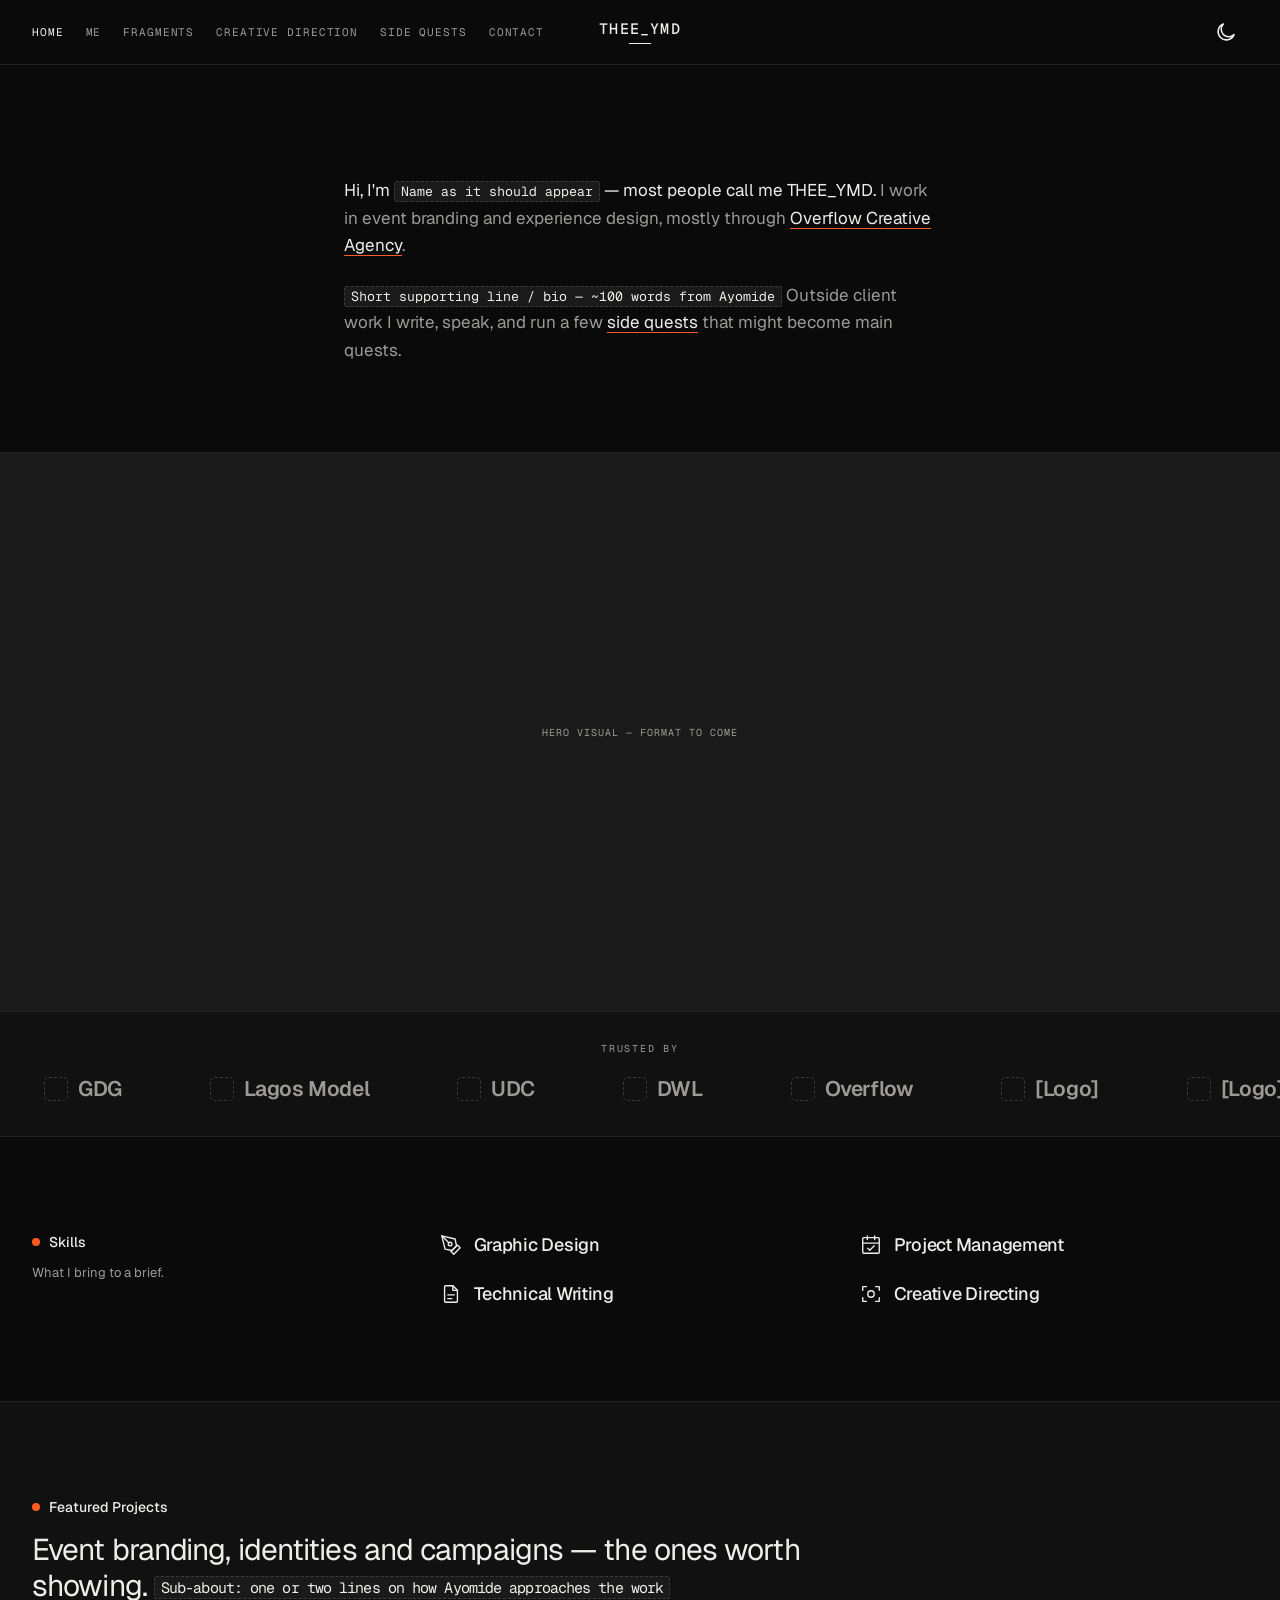
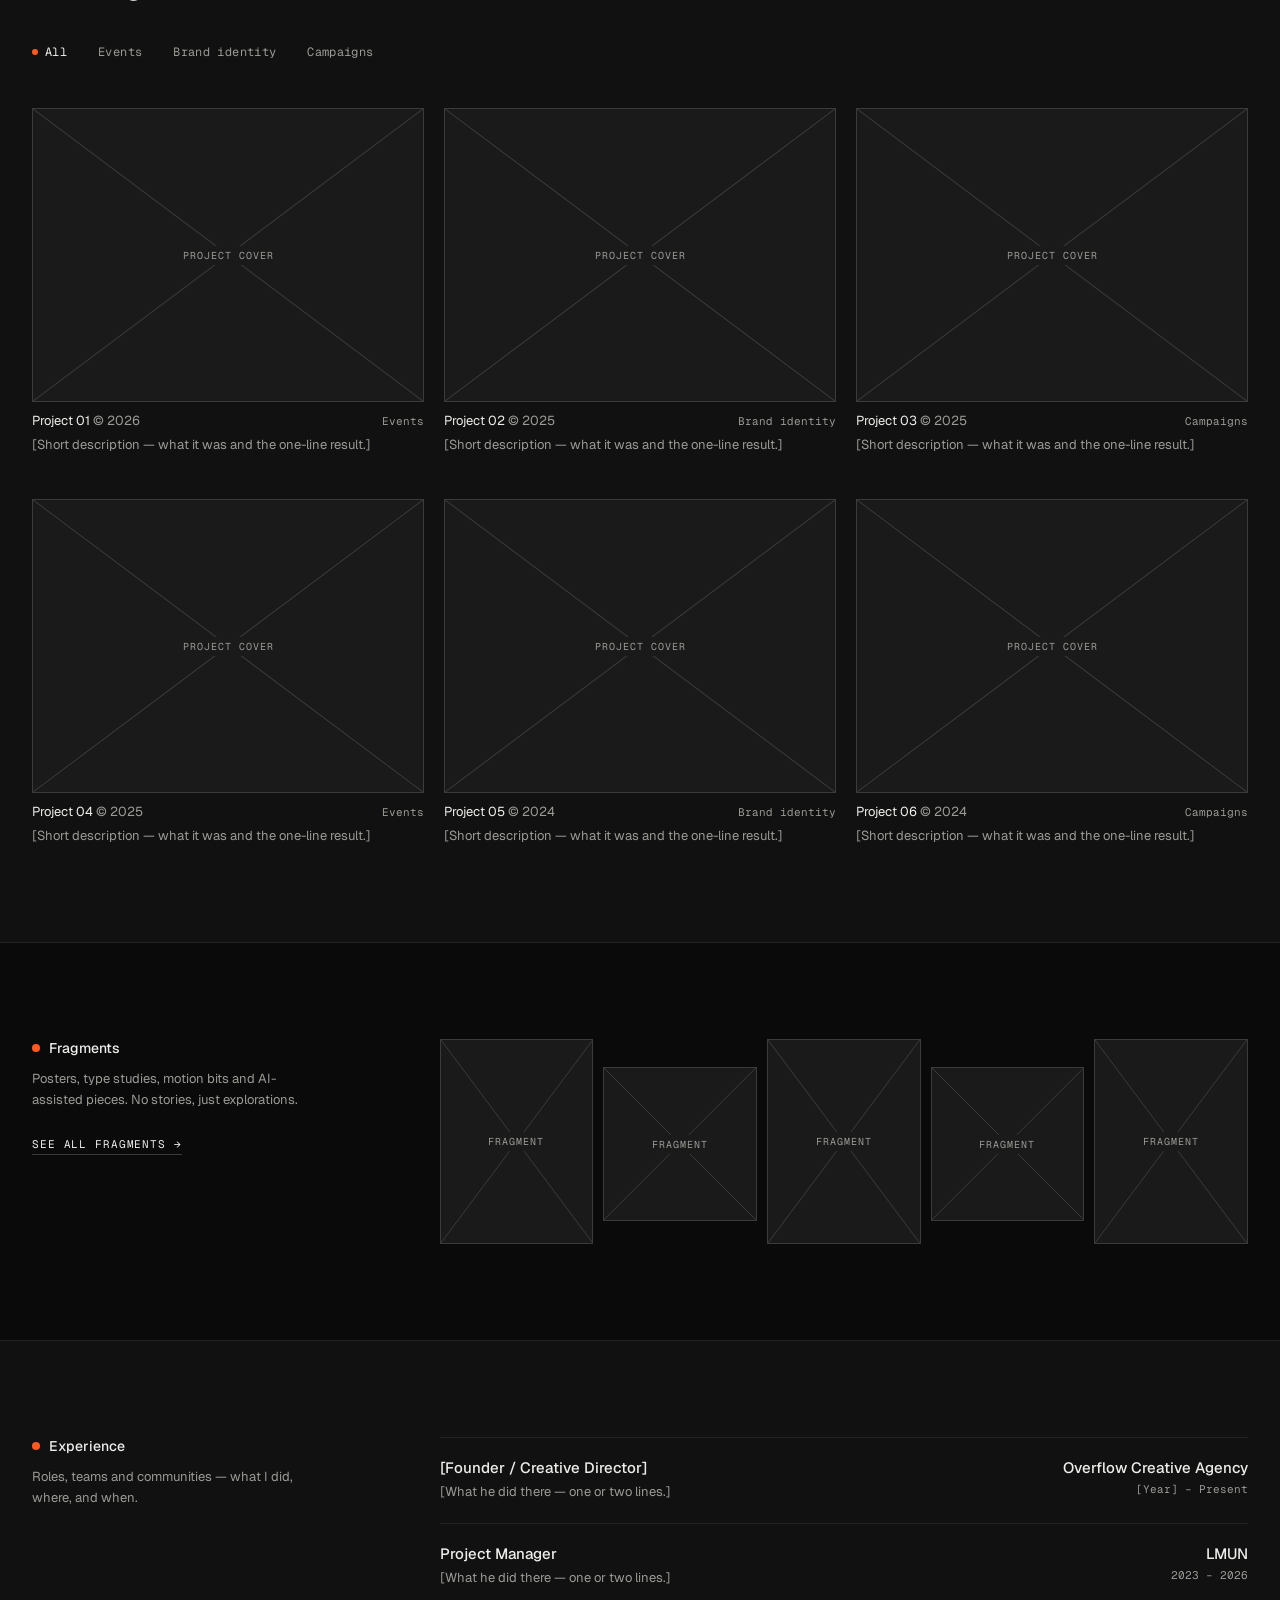
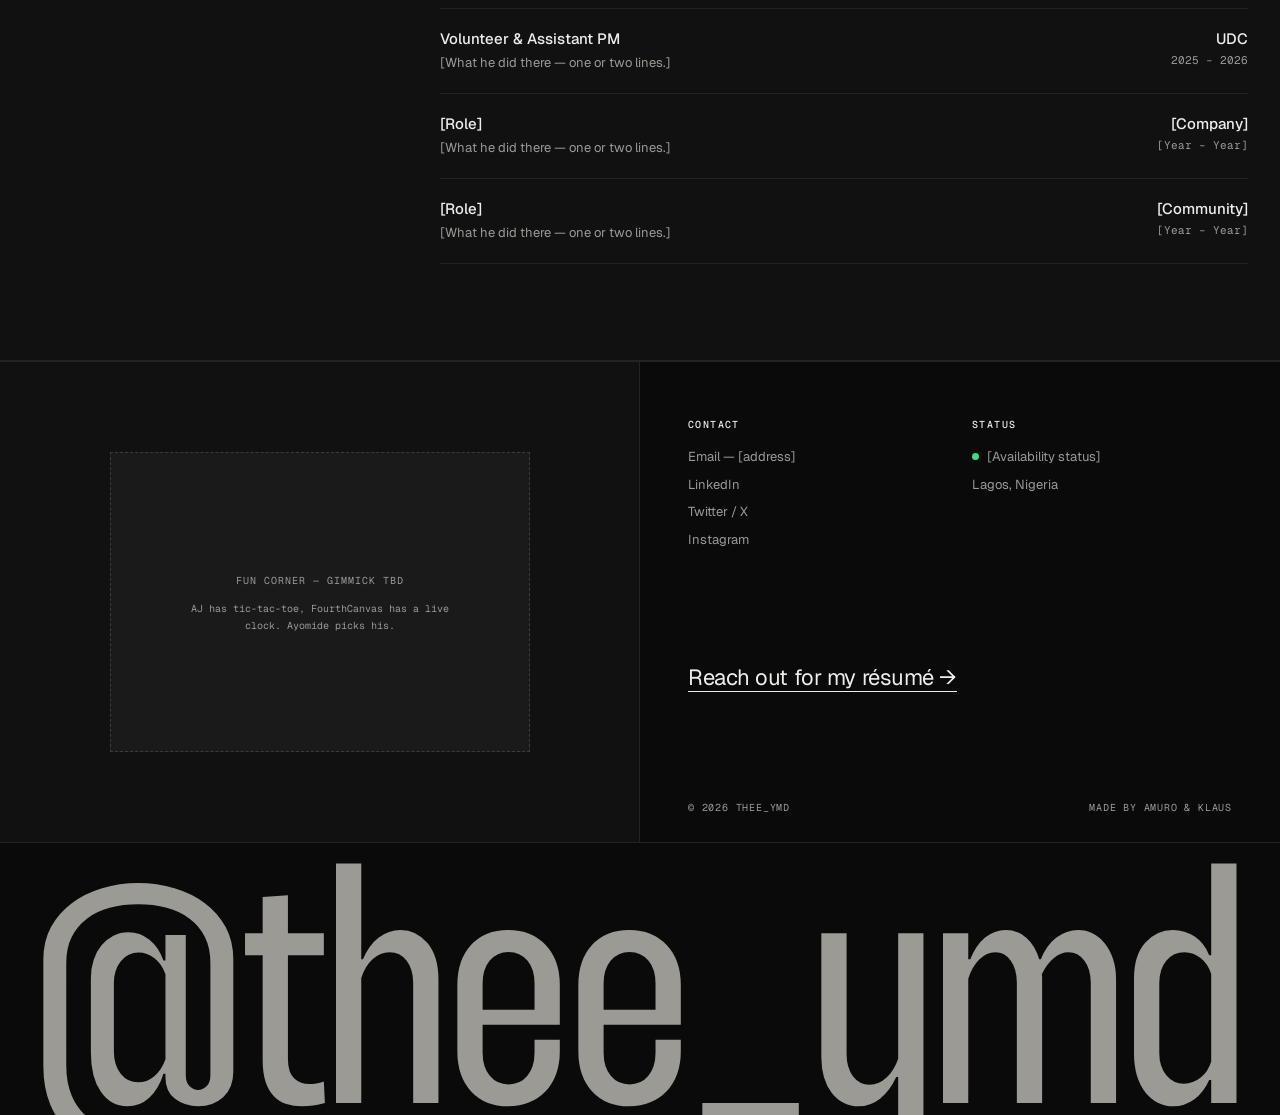
==== commit 38b36cbc: "Lock in one layout: AJ-style About, Projects style 2 - Projects: heading, sub-about, filters, then a" ====
--- a/index.html
+++ b/index.html
@@ -24,10 +24,11 @@
 <div class="visual" aria-label="Hero visual placeholder"><span class="lb">Hero visual — format to come</span></div>
 <div class="trusted"><p class="tl">Trusted by</p><div class="track"><div class="logo"><span class="mk"></span>GDG</div><div class="logo"><span class="mk"></span>Lagos Model</div><div class="logo"><span class="mk"></span>UDC</div><div class="logo"><span class="mk"></span>DWL</div><div class="logo"><span class="mk"></span>Overflow</div><div class="logo"><span class="mk"></span>[Logo]</div><div class="logo"><span class="mk"></span>[Logo]</div><div class="logo" aria-hidden="true"><span class="mk"></span>GDG</div><div class="logo" aria-hidden="true"><span class="mk"></span>Lagos Model</div><div class="logo" aria-hidden="true"><span class="mk"></span>UDC</div><div class="logo" aria-hidden="true"><span class="mk"></span>DWL</div><div class="logo" aria-hidden="true"><span class="mk"></span>Overflow</div><div class="logo" aria-hidden="true"><span class="mk"></span>[Logo]</div><div class="logo" aria-hidden="true"><span class="mk"></span>[Logo]</div></div></div>
 <div class="band"><section class="sec" id="skills"><div class="side"><h2><span class="dot"></span>Skills</h2><p>What I bring to a brief.</p></div><div class="skills"><div class="sk"><svg viewBox="0 0 24 24" aria-hidden="true"><path d="M12 19l7-7 3 3-7 7-3-3z"></path><path d="M18 13l-1.5-7.5L2 2l3.5 14.5L13 18l5-5z"></path><path d="M2 2l7.6 7.6"></path><circle cx="11" cy="11" r="2"></circle></svg><span>Graphic Design</span></div><div class="sk"><svg viewBox="0 0 24 24" aria-hidden="true"><rect x="3" y="4" width="18" height="17" rx="1"></rect><path d="M8 2v4M16 2v4M3 10h18M8.5 15.5l2.2 2.2 4.8-4.8"></path></svg><span>Project Management</span></div><div class="sk"><svg viewBox="0 0 24 24" aria-hidden="true"><path d="M14 3H6a1 1 0 0 0-1 1v16a1 1 0 0 0 1 1h12a1 1 0 0 0 1-1V8z"></path><path d="M14 3v5h5M8.5 13h7M8.5 17h4.5"></path></svg><span>Technical Writing</span></div><div class="sk"><svg viewBox="0 0 24 24" aria-hidden="true"><path d="M3 8V4h4M21 8V4h-4M3 16v4h4M21 16v4h-4"></path><circle cx="12" cy="12" r="3.5"></circle></svg><span>Creative Directing</span></div></div></section></div>
-<div class="band alt"><section class="sec" id="projects">
-  <div class="side"><h2><span class="dot"></span>Featured Projects</h2><p><span class="slot">Two-line intro to the work</span> Event branding, identities and campaigns — the ones worth showing.</p>
-  <div class="filters" role="group" aria-label="Filter projects"><button class="chip on" data-act="filter:All" aria-pressed="true">All</button><button class="chip" data-act="filter:Events" aria-pressed="false">Events</button><button class="chip" data-act="filter:Brand identity" aria-pressed="false">Brand identity</button><button class="chip" data-act="filter:Campaigns" aria-pressed="false">Campaigns</button></div></div>
-  <div class="cols"><div class="col"><a class="card" href="#projects" data-tag="Events" style="order:0"><div class="cimg tall"><div class="ph "><svg class="x" aria-hidden="true" preserveAspectRatio="none" viewBox="0 0 100 100"><line x1="0" y1="0" x2="100" y2="100"></line><line x1="100" y1="0" x2="0" y2="100"></line></svg><span class="lb">Project cover</span></div><div class="ov"><div class="ot">Project 01</div><div class="os">[One-line result — problem, approach, outcome]</div><div class="om">Open case study →</div></div></div><div class="meta"><span>Project 01 <span class="y">© 2026</span></span><span class="tg">Events</span></div></a><a class="card" href="#projects" data-tag="Campaigns" style="order:2"><div class="cimg wide"><div class="ph "><svg class="x" aria-hidden="true" preserveAspectRatio="none" viewBox="0 0 100 100"><line x1="0" y1="0" x2="100" y2="100"></line><line x1="100" y1="0" x2="0" y2="100"></line></svg><span class="lb">Project cover</span></div><div class="ov"><div class="ot">Project 03</div><div class="os">[One-line result — problem, approach, outcome]</div><div class="om">Open case study →</div></div></div><div class="meta"><span>Project 03 <span class="y">© 2025</span></span><span class="tg">Campaigns</span></div></a><a class="card" href="#projects" data-tag="Brand identity" style="order:4"><div class="cimg tall"><div class="ph "><svg class="x" aria-hidden="true" preserveAspectRatio="none" viewBox="0 0 100 100"><line x1="0" y1="0" x2="100" y2="100"></line><line x1="100" y1="0" x2="0" y2="100"></line></svg><span class="lb">Project cover</span></div><div class="ov"><div class="ot">Project 05</div><div class="os">[One-line result — problem, approach, outcome]</div><div class="om">Open case study →</div></div></div><div class="meta"><span>Project 05 <span class="y">© 2024</span></span><span class="tg">Brand identity</span></div></a></div><div class="col"><a class="card" href="#projects" data-tag="Brand identity" style="order:1"><div class="cimg wide"><div class="ph "><svg class="x" aria-hidden="true" preserveAspectRatio="none" viewBox="0 0 100 100"><line x1="0" y1="0" x2="100" y2="100"></line><line x1="100" y1="0" x2="0" y2="100"></line></svg><span class="lb">Project cover</span></div><div class="ov"><div class="ot">Project 02</div><div class="os">[One-line result — problem, approach, outcome]</div><div class="om">Open case study →</div></div></div><div class="meta"><span>Project 02 <span class="y">© 2025</span></span><span class="tg">Brand identity</span></div></a><a class="card" href="#projects" data-tag="Events" style="order:3"><div class="cimg tall"><div class="ph "><svg class="x" aria-hidden="true" preserveAspectRatio="none" viewBox="0 0 100 100"><line x1="0" y1="0" x2="100" y2="100"></line><line x1="100" y1="0" x2="0" y2="100"></line></svg><span class="lb">Project cover</span></div><div class="ov"><div class="ot">Project 04</div><div class="os">[One-line result — problem, approach, outcome]</div><div class="om">Open case study →</div></div></div><div class="meta"><span>Project 04 <span class="y">© 2025</span></span><span class="tg">Events</span></div></a><a class="card" href="#projects" data-tag="Campaigns" style="order:5"><div class="cimg wide"><div class="ph "><svg class="x" aria-hidden="true" preserveAspectRatio="none" viewBox="0 0 100 100"><line x1="0" y1="0" x2="100" y2="100"></line><line x1="100" y1="0" x2="0" y2="100"></line></svg><span class="lb">Project cover</span></div><div class="ov"><div class="ot">Project 06</div><div class="os">[One-line result — problem, approach, outcome]</div><div class="om">Open case study →</div></div></div><div class="meta"><span>Project 06 <span class="y">© 2024</span></span><span class="tg">Campaigns</span></div></a></div></div>
+<div class="band alt"><section class="psec" id="projects">
+  <h2 class="ph2"><span class="dot"></span>Featured Projects</h2>
+  <p class="plead">Event branding, identities and campaigns — the ones worth showing. <span class="m"><span class="slot">Sub-about: one or two lines on how Ayomide approaches the work</span></span></p>
+  <div class="filters" role="group" aria-label="Filter projects"><button class="chip on" data-act="filter:All" aria-pressed="true">All</button><button class="chip" data-act="filter:Events" aria-pressed="false">Events</button><button class="chip" data-act="filter:Brand identity" aria-pressed="false">Brand identity</button><button class="chip" data-act="filter:Campaigns" aria-pressed="false">Campaigns</button></div>
+  <div class="pgrid"><a class="card" href="#projects" data-tag="Events"><div class="cimg"><div class="ph "><svg class="x" aria-hidden="true" preserveAspectRatio="none" viewBox="0 0 100 100"><line x1="0" y1="0" x2="100" y2="100"></line><line x1="100" y1="0" x2="0" y2="100"></line></svg><span class="lb">Project cover</span></div><div class="ov"><div class="om">Open case study →</div></div></div><div class="meta"><span>Project 01 <span class="y">© 2026</span></span><span class="tg">Events</span></div><p class="cd">[Short description — what it was and the one-line result.]</p></a><a class="card" href="#projects" data-tag="Brand identity"><div class="cimg"><div class="ph "><svg class="x" aria-hidden="true" preserveAspectRatio="none" viewBox="0 0 100 100"><line x1="0" y1="0" x2="100" y2="100"></line><line x1="100" y1="0" x2="0" y2="100"></line></svg><span class="lb">Project cover</span></div><div class="ov"><div class="om">Open case study →</div></div></div><div class="meta"><span>Project 02 <span class="y">© 2025</span></span><span class="tg">Brand identity</span></div><p class="cd">[Short description — what it was and the one-line result.]</p></a><a class="card" href="#projects" data-tag="Campaigns"><div class="cimg"><div class="ph "><svg class="x" aria-hidden="true" preserveAspectRatio="none" viewBox="0 0 100 100"><line x1="0" y1="0" x2="100" y2="100"></line><line x1="100" y1="0" x2="0" y2="100"></line></svg><span class="lb">Project cover</span></div><div class="ov"><div class="om">Open case study →</div></div></div><div class="meta"><span>Project 03 <span class="y">© 2025</span></span><span class="tg">Campaigns</span></div><p class="cd">[Short description — what it was and the one-line result.]</p></a><a class="card" href="#projects" data-tag="Events"><div class="cimg"><div class="ph "><svg class="x" aria-hidden="true" preserveAspectRatio="none" viewBox="0 0 100 100"><line x1="0" y1="0" x2="100" y2="100"></line><line x1="100" y1="0" x2="0" y2="100"></line></svg><span class="lb">Project cover</span></div><div class="ov"><div class="om">Open case study →</div></div></div><div class="meta"><span>Project 04 <span class="y">© 2025</span></span><span class="tg">Events</span></div><p class="cd">[Short description — what it was and the one-line result.]</p></a><a class="card" href="#projects" data-tag="Brand identity"><div class="cimg"><div class="ph "><svg class="x" aria-hidden="true" preserveAspectRatio="none" viewBox="0 0 100 100"><line x1="0" y1="0" x2="100" y2="100"></line><line x1="100" y1="0" x2="0" y2="100"></line></svg><span class="lb">Project cover</span></div><div class="ov"><div class="om">Open case study →</div></div></div><div class="meta"><span>Project 05 <span class="y">© 2024</span></span><span class="tg">Brand identity</span></div><p class="cd">[Short description — what it was and the one-line result.]</p></a><a class="card" href="#projects" data-tag="Campaigns"><div class="cimg"><div class="ph "><svg class="x" aria-hidden="true" preserveAspectRatio="none" viewBox="0 0 100 100"><line x1="0" y1="0" x2="100" y2="100"></line><line x1="100" y1="0" x2="0" y2="100"></line></svg><span class="lb">Project cover</span></div><div class="ov"><div class="om">Open case study →</div></div></div><div class="meta"><span>Project 06 <span class="y">© 2024</span></span><span class="tg">Campaigns</span></div><p class="cd">[Short description — what it was and the one-line result.]</p></a></div>
 </section></div>
 <div class="band"><section class="sec" id="fragments"><div class="side"><h2><span class="dot"></span>Fragments</h2><p>Posters, type studies, motion bits and AI-assisted pieces. No stories, just explorations.</p><a class="more" href="fragments.html">See all fragments →</a></div><div class="strip"><a href="fragments.html" aria-label="Fragment 1 — see all fragments"><div class="ph "><svg class="x" aria-hidden="true" preserveAspectRatio="none" viewBox="0 0 100 100"><line x1="0" y1="0" x2="100" y2="100"></line><line x1="100" y1="0" x2="0" y2="100"></line></svg><span class="lb">Fragment</span></div></a><a href="fragments.html" aria-label="Fragment 2 — see all fragments"><div class="ph "><svg class="x" aria-hidden="true" preserveAspectRatio="none" viewBox="0 0 100 100"><line x1="0" y1="0" x2="100" y2="100"></line><line x1="100" y1="0" x2="0" y2="100"></line></svg><span class="lb">Fragment</span></div></a><a href="fragments.html" aria-label="Fragment 3 — see all fragments"><div class="ph "><svg class="x" aria-hidden="true" preserveAspectRatio="none" viewBox="0 0 100 100"><line x1="0" y1="0" x2="100" y2="100"></line><line x1="100" y1="0" x2="0" y2="100"></line></svg><span class="lb">Fragment</span></div></a><a href="fragments.html" aria-label="Fragment 4 — see all fragments"><div class="ph "><svg class="x" aria-hidden="true" preserveAspectRatio="none" viewBox="0 0 100 100"><line x1="0" y1="0" x2="100" y2="100"></line><line x1="100" y1="0" x2="0" y2="100"></line></svg><span class="lb">Fragment</span></div></a><a href="fragments.html" aria-label="Fragment 5 — see all fragments"><div class="ph "><svg class="x" aria-hidden="true" preserveAspectRatio="none" viewBox="0 0 100 100"><line x1="0" y1="0" x2="100" y2="100"></line><line x1="100" y1="0" x2="0" y2="100"></line></svg><span class="lb">Fragment</span></div></a></div></section></div>
 <div class="band alt"><section class="sec" id="experience"><div class="side"><h2><span class="dot"></span>Experience</h2><p>Roles, teams and communities — what I did, where, and when.</p></div><div class="xl"><div class="xr"><div class="xw"><span class="rl">[Founder / Creative Director]</span><span class="dd">[What he did there — one or two lines.]</span></div><div class="xc"><span class="co">Overflow Creative Agency</span><span class="yr">[Year] – Present</span></div></div><div class="xr"><div class="xw"><span class="rl">Project Manager</span><span class="dd">[What he did there — one or two lines.]</span></div><div class="xc"><span class="co">LMUN</span><span class="yr">2023 – 2026</span></div></div><div class="xr"><div class="xw"><span class="rl">Volunteer &amp; Assistant PM</span><span class="dd">[What he did there — one or two lines.]</span></div><div class="xc"><span class="co">UDC</span><span class="yr">2025 – 2026</span></div></div><div class="xr"><div class="xw"><span class="rl">[Role]</span><span class="dd">[What he did there — one or two lines.]</span></div><div class="xc"><span class="co">[Company]</span><span class="yr">[Year – Year]</span></div></div><div class="xr"><div class="xw"><span class="rl">[Role]</span><span class="dd">[What he did there — one or two lines.]</span></div><div class="xc"><span class="co">[Community]</span><span class="yr">[Year – Year]</span></div></div></div></section></div>
--- a/css/site.css
+++ b/css/site.css
@@ -86,16 +86,18 @@
 .chip:hover{color:var(--fg)}
 .chip.on{color:var(--fg)}
 .chip.on::before{background:var(--accent)}
-.cols{display:flex;gap:16px;align-items:flex-start}
-.col{flex:1 1 0;min-width:0;display:flex;flex-direction:column;gap:26px}
+.psec{max-width:1280px;margin:0 auto;padding:96px 32px}
+.ph2{display:flex;align-items:center;gap:9px;font-size:14px;font-weight:500;margin:0 0 16px}
+.plead{font-size:30px;line-height:1.2;letter-spacing:-.03em;max-width:820px;margin:0;color:var(--fg)}
+.plead .m{color:var(--muted)}
+.plead .slot{font-size:.5em;vertical-align:middle}
+.psec .filters{margin:28px 0 36px}
+.pgrid{display:grid;grid-template-columns:repeat(3,minmax(0,1fr));gap:44px 20px}
 .card{display:block;text-decoration:none;color:var(--fg)}
 .cimg{position:relative}
-.cimg .ph{width:100%}
-.cimg.tall .ph{aspect-ratio:4/5}
-.cimg.wide .ph{aspect-ratio:4/3}
-.ov{position:absolute;inset:0;background:rgba(6,6,6,.74);opacity:0;transition:opacity .35s ease;display:flex;flex-direction:column;justify-content:flex-end;padding:20px;color:#F2F2EE}
-.ov .ot{font-size:20px;font-weight:600;letter-spacing:-.02em}
-.ov .os{font-size:13px;line-height:1.5;color:#C9C9C3;margin-top:6px;max-width:320px}
+.cimg .ph{width:100%;aspect-ratio:4/3}
+.cd{font-size:13px;line-height:1.55;color:var(--muted);margin:6px 0 0}
+.ov{position:absolute;inset:0;background:rgba(6,6,6,.6);opacity:0;transition:opacity .35s ease;display:flex;flex-direction:column;justify-content:flex-end;padding:18px;color:#F2F2EE}
 .ov .om{font-family:'Geist Mono',monospace;font-size:10px;letter-spacing:.1em;text-transform:uppercase;color:#C9C9C3;margin-top:14px}
 .card:hover .ov,.card:focus-visible .ov{opacity:1}
 .card:hover .ph,.card:focus-visible .ph{filter:grayscale(1)}
@@ -118,14 +120,14 @@
 .xc .yr{display:block;font-family:'Geist Mono',monospace;font-size:11px;color:var(--muted);margin-top:5px}
 
 /* ---------- me ---------- */
-.about{display:grid;grid-template-columns:minmax(0,5fr) minmax(0,7fr);gap:72px;align-items:center;max-width:1180px;margin:0 auto;padding:88px 32px 104px}
-.frame{background:#F5F3EE;padding:12px;transform:rotate(-2deg);box-shadow:0 18px 50px rgba(0,0,0,.35)}
-.frame .ph{height:500px;--ph:#DCD8CF;--line2:#B1AB9F;--muted:#55534E}
-.about h1{font-family:'Thunder LC','Geist',sans-serif;font-weight:400;font-size:clamp(72px,8vw,128px);line-height:.88;margin:0 0 26px}
-.about p{font-size:17px;line-height:1.62;color:var(--muted);margin:0 0 18px;max-width:560px}
+.about{padding:112px 24px 0}
+.atext{max-width:640px;margin:0 auto}
+.about p{font-size:17px;line-height:1.62;color:var(--muted);margin:0 0 18px}
+.portrait{margin:72px auto 0;max-width:1180px;padding:0 0 96px}
+.portrait .ph{width:min(420px,100%);height:520px;margin:0 auto}
 .about .hi{color:var(--fg)}
-.facts{display:grid;grid-template-columns:repeat(2,minmax(0,1fr));gap:0 24px;border-top:1px solid var(--line);margin-top:30px;max-width:560px}
-.facts div{padding:14px 0;border-bottom:1px solid var(--line)}
+.facts{display:grid;grid-template-columns:repeat(4,minmax(0,1fr));gap:0 20px;border-top:1px solid var(--line);margin-top:30px}
+.facts>div{padding:14px 0;border-bottom:1px solid var(--line)}
 .facts .k{font-family:'Geist Mono',monospace;font-size:10px;letter-spacing:.12em;text-transform:uppercase;color:var(--muted)}
 .facts .v{font-size:14px;margin-top:6px}
 .wl{border-bottom:1px solid var(--line)}
@@ -216,8 +218,13 @@
   .ftop{grid-template-columns:1fr}
   .fun{min-height:300px;border-right:0;border-bottom:1px solid var(--line)}
   .fr{padding:40px 18px 24px}
-  .about{grid-template-columns:1fr;gap:44px;padding:56px 18px 72px}
-  .frame .ph{height:380px}
+  .about{padding:64px 18px 0}
+  .portrait{margin-top:48px;padding-bottom:64px}
+  .portrait .ph{height:420px}
+  .facts{grid-template-columns:repeat(2,minmax(0,1fr))}
+  .psec{padding:64px 18px}
+  .pgrid{grid-template-columns:repeat(2,minmax(0,1fr))}
+  .plead{font-size:22px}
   .seen{grid-template-columns:repeat(2,minmax(0,1fr))}
   .soon{grid-template-columns:1fr;gap:28px;padding:64px 18px 48px}
   .days{grid-template-columns:repeat(3,minmax(0,1fr));padding:0 18px 72px;gap:10px}
@@ -232,9 +239,7 @@
   .hero p{font-size:16px}
   .visual{height:340px}
   .skills{grid-template-columns:1fr;gap:20px}
-  .cols{flex-direction:column;gap:30px;align-items:stretch}
-  .col{display:contents}
-  .cimg.tall .ph,.cimg.wide .ph{aspect-ratio:4/3}
+  .pgrid{grid-template-columns:1fr;gap:36px}
   .strip{grid-template-columns:repeat(3,minmax(0,1fr))}
   .strip a:nth-child(n+4){display:none}
   .xr{grid-template-columns:minmax(0,1fr) auto;gap:14px}
